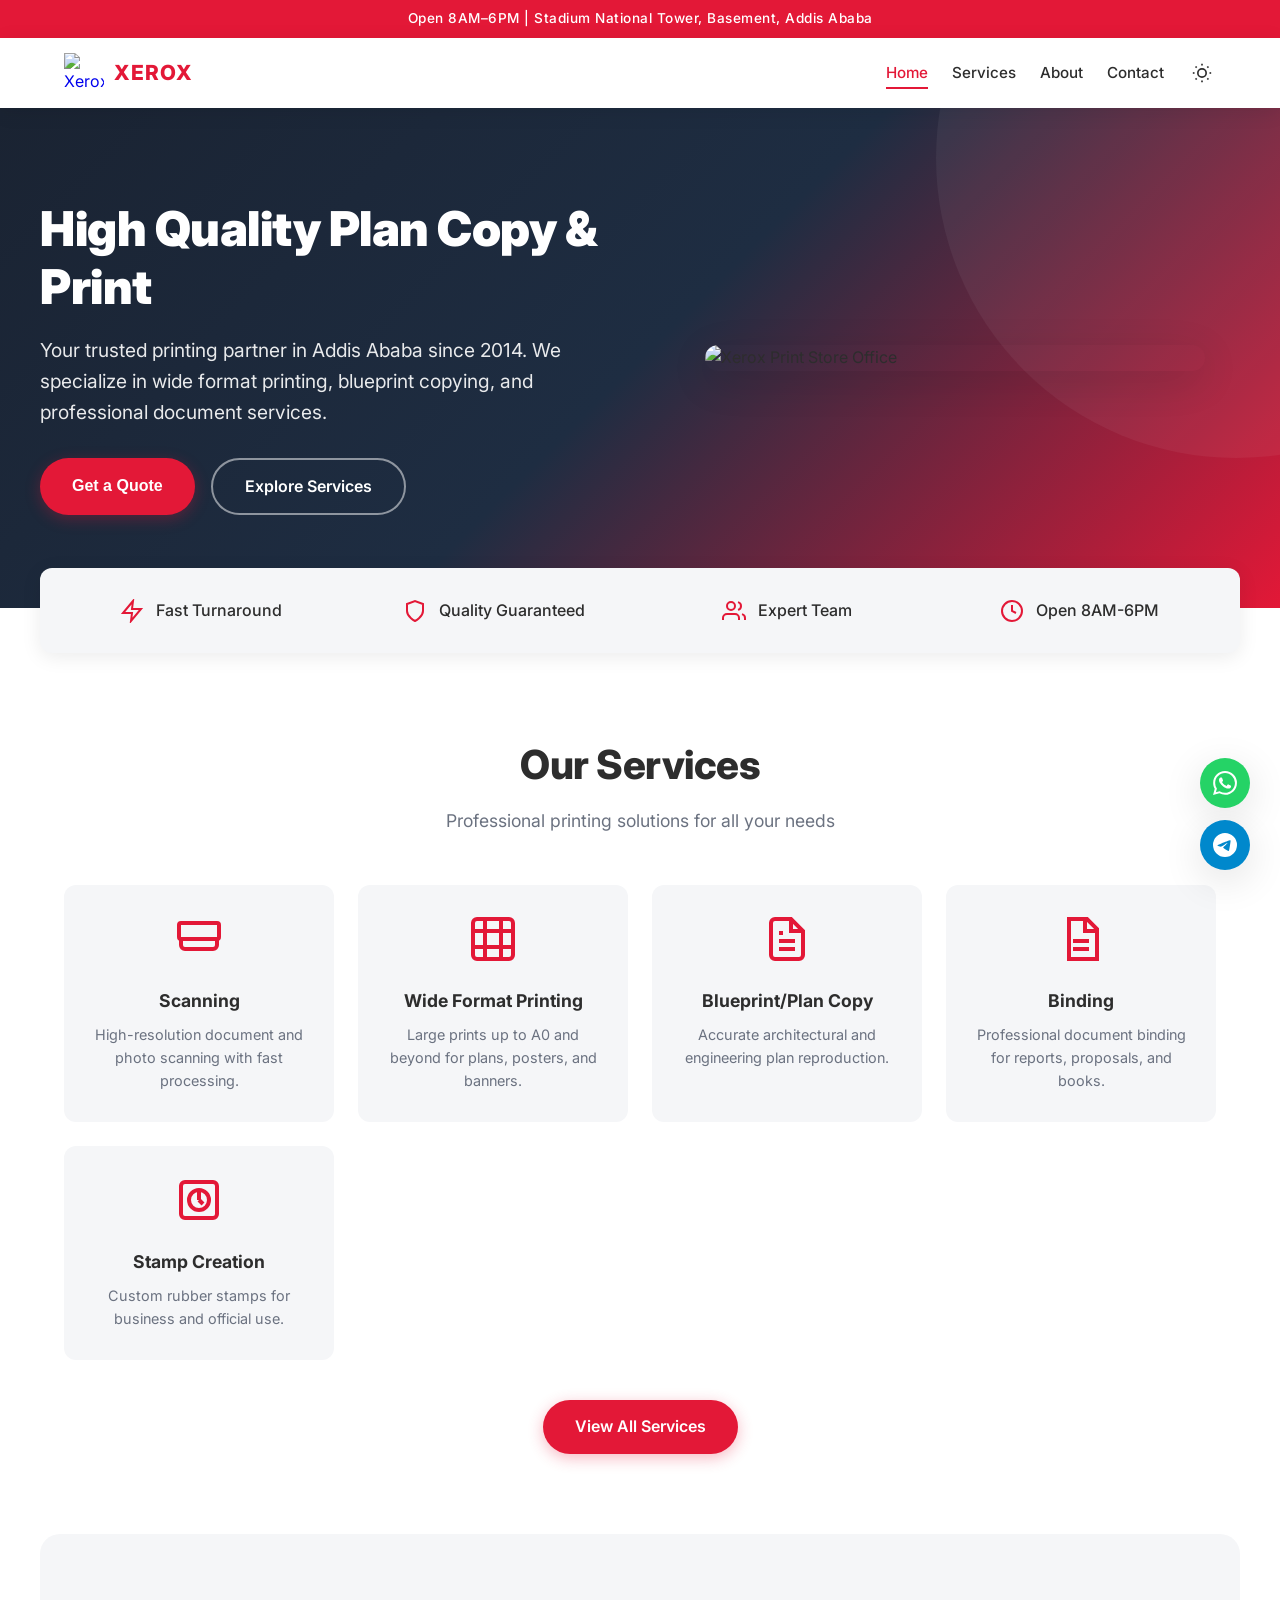
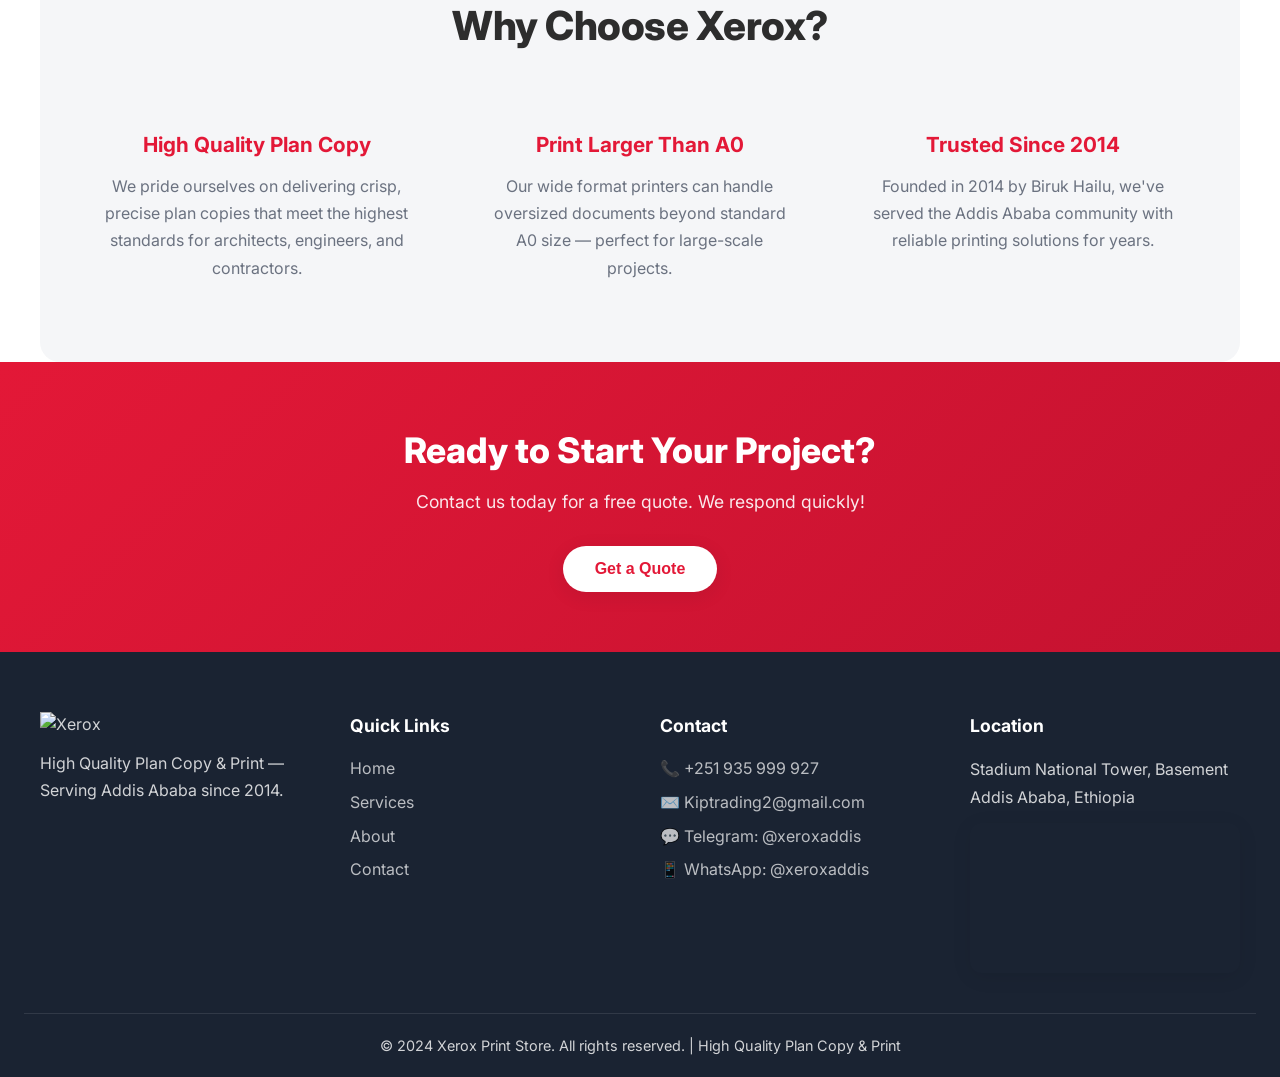
==== index.html @ 67dfc4d9 "Add files via upload" ====
<!-- index.html -->
<!DOCTYPE html>
<html lang="en">
<head>
    <meta charset="UTF-8">
    <meta name="viewport" content="width=device-width, initial-scale=1.0">
    <title>Xerox — High Quality Plan Copy & Print</title>
    <link rel="icon" type="image/png" href="https://i.ibb.co/DD2WDBGJ/CITYPNG-COM-HD-Xerox-Logo-Transparent-Background-4000x4000.png">
    <meta name="description" content="Xerox Print Store - High Quality Plan Copy, Printing, Scanning, Wide Format, Blueprint Printing, Binding & Stamp Creation in Addis Ababa, Ethiopia">
    <link rel="stylesheet" href="css/style.css">
    <link rel="preconnect" href="https://fonts.googleapis.com">
    <link href="https://fonts.googleapis.com/css2?family=Inter:wght@300;400;500;600;700;800;900&display=swap" rel="stylesheet">
</head>
<body>
    <!-- Preloader -->
    <div id="preloader">
        <img src="https://i.ibb.co/DD2WDBGJ/CITYPNG-COM-HD-Xerox-Logo-Transparent-Background-4000x4000.png" alt="Xerox Logo" class="preloader-logo">
        <div class="preloader-spinner"></div>
    </div>

    <!-- Announcement Bar -->
    <div class="announcement-bar">
        <p>Open 8AM–6PM | Stadium National Tower, Basement, Addis Ababa</p>
    </div>

    <!-- Header -->
    <header class="header">
        <nav class="nav-container">
            <a href="index.html" class="logo-link">
                <img src="https://i.ibb.co/DD2WDBGJ/CITYPNG-COM-HD-Xerox-Logo-Transparent-Background-4000x4000.png" alt="Xerox Logo" class="nav-logo">
                <span class="logo-text">XEROX</span>
            </a>
            <div class="nav-menu" id="navMenu">
                <a href="index.html" class="nav-link active">Home</a>
                <a href="services.html" class="nav-link">Services</a>
                <a href="about.html" class="nav-link">About</a>
                <a href="contact.html" class="nav-link">Contact</a>
                <button class="theme-toggle" id="themeToggle" aria-label="Toggle theme">
                    <svg class="sun-icon" xmlns="http://www.w3.org/2000/svg" viewBox="0 0 24 24" fill="none" stroke="currentColor" stroke-width="2">
                        <circle cx="12" cy="12" r="5"/><line x1="12" y1="1" x2="12" y2="3"/><line x1="12" y1="21" x2="12" y2="23"/><line x1="4.22" y1="4.22" x2="5.64" y2="5.64"/><line x1="18.36" y1="18.36" x2="19.78" y2="19.78"/><line x1="1" y1="12" x2="3" y2="12"/><line x1="21" y1="12" x2="23" y2="12"/><line x1="4.22" y1="19.78" x2="5.64" y2="18.36"/><line x1="18.36" y1="5.64" x2="19.78" y2="4.22"/>
                    </svg>
                    <svg class="moon-icon" xmlns="http://www.w3.org/2000/svg" viewBox="0 0 24 24" fill="none" stroke="currentColor" stroke-width="2">
                        <path d="M21 12.79A9 9 0 1 1 11.21 3 7 7 0 0 0 21 12.79z"/>
                    </svg>
                </button>
                <button class="hamburger" id="hamburger" aria-label="Menu">
                    <span></span><span></span><span></span>
                </button>
            </div>
        </nav>
    </header>

    <!-- Hero Section -->
    <section class="hero">
        <div class="hero-content">
            <div class="hero-text">
                <h1 class="hero-title">High Quality Plan Copy & Print</h1>
                <p class="hero-subtitle">Your trusted printing partner in Addis Ababa since 2014. We specialize in wide format printing, blueprint copying, and professional document services.</p>
                <div class="hero-buttons">
                    <button class="btn btn-primary" onclick="openQuoteModal()">Get a Quote</button>
                    <a href="services.html" class="btn btn-secondary">Explore Services</a>
                </div>
            </div>
            <div class="hero-image">
                <img src="https://i.ibb.co/w57yMsv/1787726462531.png" alt="Xerox Print Store Office" class="office-img">
            </div>
        </div>
    </section>

    <!-- Features Strip -->
    <section class="features-strip">
        <div class="feature-item">
            <svg class="feature-icon" xmlns="http://www.w3.org/2000/svg" viewBox="0 0 24 24" fill="none" stroke="currentColor" stroke-width="2"><polygon points="13 2 3 14 12 14 11 22 21 10 12 10 13 2"/></svg>
            <span>Fast Turnaround</span>
        </div>
        <div class="feature-item">
            <svg class="feature-icon" xmlns="http://www.w3.org/2000/svg" viewBox="0 0 24 24" fill="none" stroke="currentColor" stroke-width="2"><path d="M12 22s8-4 8-10V5l-8-3-8 3v7c0 6 8 10 8 10z"/></svg>
            <span>Quality Guaranteed</span>
        </div>
        <div class="feature-item">
            <svg class="feature-icon" xmlns="http://www.w3.org/2000/svg" viewBox="0 0 24 24" fill="none" stroke="currentColor" stroke-width="2"><path d="M17 21v-2a4 4 0 0 0-4-4H5a4 4 0 0 0-4 4v2"/><circle cx="9" cy="7" r="4"/><path d="M23 21v-2a4 4 0 0 0-3-3.87"/><path d="M16 3.13a4 4 0 0 1 0 7.75"/></svg>
            <span>Expert Team</span>
        </div>
        <div class="feature-item">
            <svg class="feature-icon" xmlns="http://www.w3.org/2000/svg" viewBox="0 0 24 24" fill="none" stroke="currentColor" stroke-width="2"><circle cx="12" cy="12" r="10"/><polyline points="12 6 12 12 16 14"/></svg>
            <span>Open 8AM-6PM</span>
        </div>
    </section>

    <!-- Services Overview -->
    <section class="section">
        <div class="section-header">
            <h2 class="section-title">Our Services</h2>
            <p class="section-subtitle">Professional printing solutions for all your needs</p>
        </div>
        <div class="services-grid">
            <div class="service-card">
                <svg class="service-icon" xmlns="http://www.w3.org/2000/svg" viewBox="0 0 24 24" fill="none" stroke="currentColor" stroke-width="2"><path d="M21 12v3a2 2 0 0 1-2 2H5a2 2 0 0 1-2-2v-3"/><rect x="2" y="4" width="20" height="8" rx="1"/><line x1="6" y1="20" x2="6" y2="20.01"/></svg>
                <h3>Scanning</h3>
                <p>High-resolution document and photo scanning with fast processing.</p>
            </div>
            <div class="service-card">
                <svg class="service-icon" xmlns="http://www.w3.org/2000/svg" viewBox="0 0 24 24" fill="none" stroke="currentColor" stroke-width="2"><rect x="2" y="2" width="20" height="20" rx="2"/><path d="M8 2v20M16 2v20M2 8h20M2 16h20"/></svg>
                <h3>Wide Format Printing</h3>
                <p>Large prints up to A0 and beyond for plans, posters, and banners.</p>
            </div>
            <div class="service-card">
                <svg class="service-icon" xmlns="http://www.w3.org/2000/svg" viewBox="0 0 24 24" fill="none" stroke="currentColor" stroke-width="2"><path d="M14 2H6a2 2 0 0 0-2 2v16a2 2 0 0 0 2 2h12a2 2 0 0 0 2-2V8z"/><polyline points="14 2 14 8 20 8"/><line x1="16" y1="13" x2="8" y2="13"/><line x1="16" y1="17" x2="8" y2="17"/><polyline points="10 9 9 9 8 9"/></svg>
                <h3>Blueprint/Plan Copy</h3>
                <p>Accurate architectural and engineering plan reproduction.</p>
            </div>
            <div class="service-card">
                <svg class="service-icon" xmlns="http://www.w3.org/2000/svg" viewBox="0 0 24 24" fill="none" stroke="currentColor" stroke-width="2"><path d="M6 2h9l5 5v15H6z"/><path d="M14 2v6h6"/><path d="M8 13h8M8 17h8"/></svg>
                <h3>Binding</h3>
                <p>Professional document binding for reports, proposals, and books.</p>
            </div>
            <div class="service-card">
                <svg class="service-icon" xmlns="http://www.w3.org/2000/svg" viewBox="0 0 24 24" fill="none" stroke="currentColor" stroke-width="2"><rect x="3" y="3" width="18" height="18" rx="2"/><circle cx="12" cy="12" r="5"/><line x1="12" y1="7" x2="12" y2="12"/><line x1="12" y1="12" x2="14" y2="14"/></svg>
                <h3>Stamp Creation</h3>
                <p>Custom rubber stamps for business and official use.</p>
            </div>
        </div>
        <div class="section-cta">
            <a href="services.html" class="btn btn-primary">View All Services</a>
        </div>
    </section>

    <!-- Why Choose Us -->
    <section class="section why-section">
        <div class="section-header">
            <h2 class="section-title">Why Choose Xerox?</h2>
        </div>
        <div class="why-grid">
            <div class="why-card">
                <h3>High Quality Plan Copy</h3>
                <p>We pride ourselves on delivering crisp, precise plan copies that meet the highest standards for architects, engineers, and contractors.</p>
            </div>
            <div class="why-card">
                <h3>Print Larger Than A0</h3>
                <p>Our wide format printers can handle oversized documents beyond standard A0 size — perfect for large-scale projects.</p>
            </div>
            <div class="why-card">
                <h3>Trusted Since 2014</h3>
                <p>Founded in 2014 by Biruk Hailu, we've served the Addis Ababa community with reliable printing solutions for years.</p>
            </div>
        </div>
    </section>

    <!-- CTA Section -->
    <section class="cta-section">
        <h2>Ready to Start Your Project?</h2>
        <p>Contact us today for a free quote. We respond quickly!</p>
        <button class="btn btn-light" onclick="openQuoteModal()">Get a Quote</button>
    </section>

    <!-- Footer -->
    <footer class="footer">
        <div class="footer-grid">
            <div class="footer-col">
                <img src="https://i.ibb.co/DD2WDBGJ/CITYPNG-COM-HD-Xerox-Logo-Transparent-Background-4000x4000.png" alt="Xerox" class="footer-logo">
                <p>High Quality Plan Copy & Print — Serving Addis Ababa since 2014.</p>
            </div>
            <div class="footer-col">
                <h4>Quick Links</h4>
                <a href="index.html">Home</a>
                <a href="services.html">Services</a>
                <a href="about.html">About</a>
                <a href="contact.html">Contact</a>
            </div>
            <div class="footer-col">
                <h4>Contact</h4>
                <a href="tel:+251935999927">📞 +251 935 999 927</a>
                <a href="mailto:Kiptrading2@gmail.com">✉️ Kiptrading2@gmail.com</a>
                <a href="https://t.me/xeroxaddis" target="_blank">💬 Telegram: @xeroxaddis</a>
                <a href="https://wa.me/xeroxaddis" target="_blank">📱 WhatsApp: @xeroxaddis</a>
            </div>
            <div class="footer-col">
                <h4>Location</h4>
                <p>Stadium National Tower, Basement<br>Addis Ababa, Ethiopia</p>
                <div class="mini-map">
                    <iframe src="https://www.google.com/maps?q=2Q73%2BXG+Addis+Ababa&output=embed" loading="lazy" title="Xerox Location Map"></iframe>
                </div>
            </div>
        </div>
        <div class="footer-bottom">
            <p>&copy; 2024 Xerox Print Store. All rights reserved. | High Quality Plan Copy & Print</p>
        </div>
    </footer>

    <!-- Floating Buttons -->
    <div class="floating-buttons">
        <a href="https://wa.me/xeroxaddis" target="_blank" class="floating-btn whatsapp" aria-label="WhatsApp">
            <svg xmlns="http://www.w3.org/2000/svg" viewBox="0 0 24 24" fill="currentColor"><path d="M17.472 14.382c-.297-.149-1.758-.867-2.03-.967-.273-.099-.471-.148-.67.15-.197.297-.767.966-.94 1.164-.173.199-.347.223-.644.075-.297-.15-1.255-.463-2.39-1.475-.883-.788-1.48-1.761-1.653-2.059-.173-.297-.018-.458.13-.606.134-.133.298-.347.446-.52.149-.174.198-.298.298-.497.099-.198.05-.371-.025-.52-.075-.149-.669-1.612-.916-2.207-.242-.579-.487-.5-.669-.51-.173-.008-.371-.01-.57-.01-.198 0-.52.074-.792.372-.272.297-1.04 1.016-1.04 2.479 0 1.462 1.065 2.875 1.213 3.074.149.198 2.096 3.2 5.077 4.487.709.306 1.262.489 1.694.625.712.227 1.36.195 1.871.118.571-.085 1.758-.719 2.006-1.413.248-.694.248-1.289.173-1.413-.074-.124-.272-.198-.57-.347m-5.421 7.403h-.004a9.87 9.87 0 01-5.031-1.378l-.361-.214-3.741.982.998-3.648-.235-.374a9.86 9.86 0 01-1.51-5.26c.001-5.45 4.436-9.884 9.888-9.884 2.64 0 5.122 1.03 6.988 2.898a9.825 9.825 0 012.893 6.994c-.003 5.45-4.437 9.884-9.885 9.884m8.413-18.297A11.815 11.815 0 0012.05 0C5.495 0 .16 5.335.157 11.892c0 2.096.547 4.142 1.588 5.945L.057 24l6.305-1.654a11.882 11.882 0 005.683 1.448h.005c6.554 0 11.89-5.335 11.893-11.893a11.821 11.821 0 00-3.48-8.413z"/></svg>
        </a>
        <a href="https://t.me/xeroxaddis" target="_blank" class="floating-btn telegram" aria-label="Telegram">
            <svg xmlns="http://www.w3.org/2000/svg" viewBox="0 0 24 24" fill="currentColor"><path d="M11.944 0A12 12 0 000 12a12 12 0 0012 12 12 12 0 0012-12A12 12 0 0012 0a12 12 0 00-.056 0zm4.962 7.224c.1-.002.321.023.465.14a.506.506 0 01.171.325c.016.093.036.306.02.472-.18 1.898-.962 6.502-1.36 8.627-.168.9-.499 1.201-.82 1.23-.696.065-1.225-.46-1.9-.902-1.056-.693-1.653-1.124-2.678-1.8-1.185-.78-.417-1.21.258-1.91.177-.184 3.247-2.977 3.307-3.23.007-.032.014-.15-.056-.212s-.174-.041-.249-.024c-.106.024-1.793 1.14-5.061 3.345-.48.33-.913.49-1.302.48-.428-.008-1.252-.241-1.865-.44-.752-.245-1.349-.374-1.297-.789.027-.216.325-.437.893-.663 3.498-1.524 5.83-2.529 6.998-3.014 3.332-1.386 4.025-1.627 4.476-1.635z"/></svg>
        </a>
    </div>

    <!-- Back to Top -->
    <button class="back-to-top" id="backToTop" aria-label="Back to top">
        <svg xmlns="http://www.w3.org/2000/svg" viewBox="0 0 24 24" fill="none" stroke="currentColor" stroke-width="2"><polyline points="18 15 12 9 6 15"/></svg>
    </button>

    <!-- Quote Modal -->
    <div class="modal-overlay" id="quoteModal">
        <div class="modal">
            <button class="modal-close" onclick="closeQuoteModal()">&times;</button>
            <h3>Get a Quote</h3>
            <p>Choose how you'd like to contact us:</p>
            <div class="modal-buttons">
                <a href="https://t.me/xeroxaddis" target="_blank" class="btn-modal telegram-btn">
                    <svg xmlns="http://www.w3.org/2000/svg" viewBox="0 0 24 24" fill="currentColor"><path d="M11.944 0A12 12 0 000 12a12 12 0 0012 12 12 12 0 0012-12A12 12 0 0012 0a12 12 0 00-.056 0zm4.962 7.224c.1-.002.321.023.465.14a.506.506 0 01.171.325c.016.093.036.306.02.472-.18 1.898-.962 6.502-1.36 8.627-.168.9-.499 1.201-.82 1.23-.696.065-1.225-.46-1.9-.902-1.056-.693-1.653-1.124-2.678-1.8-1.185-.78-.417-1.21.258-1.91.177-.184 3.247-2.977 3.307-3.23.007-.032.014-.15-.056-.212s-.174-.041-.249-.024c-.106.024-1.793 1.14-5.061 3.345-.48.33-.913.49-1.302.48-.428-.008-1.252-.241-1.865-.44-.752-.245-1.349-.374-1.297-.789.027-.216.325-.437.893-.663 3.498-1.524 5.83-2.529 6.998-3.014 3.332-1.386 4.025-1.627 4.476-1.635z"/></svg>
                    Telegram
                </a>
                <a href="https://wa.me/xeroxaddis" target="_blank" class="btn-modal whatsapp-btn">
                    <svg xmlns="http://www.w3.org/2000/svg" viewBox="0 0 24 24" fill="currentColor"><path d="M17.472 14.382c-.297-.149-1.758-.867-2.03-.967-.273-.099-.471-.148-.67.15-.197.297-.767.966-.94 1.164-.173.199-.347.223-.644.075-.297-.15-1.255-.463-2.39-1.475-.883-.788-1.48-1.761-1.653-2.059-.173-.297-.018-.458.13-.606.134-.133.298-.347.446-.52.149-.174.198-.298.298-.497.099-.198.05-.371-.025-.52-.075-.149-.669-1.612-.916-2.207-.242-.579-.487-.5-.669-.51-.173-.008-.371-.01-.57-.01-.198 0-.52.074-.792.372-.272.297-1.04 1.016-1.04 2.479 0 1.462 1.065 2.875 1.213 3.074.149.198 2.096 3.2 5.077 4.487.709.306 1.262.489 1.694.625.712.227 1.36.195 1.871.118.571-.085 1.758-.719 2.006-1.413.248-.694.248-1.289.173-1.413-.074-.124-.272-.198-.57-.347m-5.421 7.403h-.004a9.87 9.87 0 01-5.031-1.378l-.361-.214-3.741.982.998-3.648-.235-.374a9.86 9.86 0 01-1.51-5.26c.001-5.45 4.436-9.884 9.888-9.884 2.64 0 5.122 1.03 6.988 2.898a9.825 9.825 0 012.893 6.994c-.003 5.45-4.437 9.884-9.885 9.884m8.413-18.297A11.815 11.815 0 0012.05 0C5.495 0 .16 5.335.157 11.892c0 2.096.547 4.142 1.588 5.945L.057 24l6.305-1.654a11.882 11.882 0 005.683 1.448h.005c6.554 0 11.89-5.335 11.893-11.893a11.821 11.821 0 00-3.48-8.413z"/></svg>
                    WhatsApp
                </a>
            </div>
        </div>
    </div>

    <script src="js/script.js"></script>
</body>
</html>
---- css/style.css ----
/* css/style.css */
:root {
    --primary: #1a2332;
    --accent: #e31837;
    --white: #ffffff;
    --light-bg: #f5f6f8;
    --text: #2d2d2d;
    --text-light: #6b7280;
    --shadow: 0 4px 20px rgba(0, 0, 0, 0.08);
    --shadow-lg: 0 10px 40px rgba(0, 0, 0, 0.12);
    --transition: all 0.3s cubic-bezier(0.4, 0, 0.2, 1);
    --border-radius: 12px;
    --border-radius-lg: 20px;
}

[data-theme="dark"] {
    --primary: #0d1117;
    --accent: #ff4757;
    --white: #161b22;
    --light-bg: #1c2128;
    --text: #e6e6e6;
    --text-light: #8b949e;
    --shadow: 0 4px 20px rgba(0, 0, 0, 0.3);
    --shadow-lg: 0 10px 40px rgba(0, 0, 0, 0.4);
}

* {
    margin: 0;
    padding: 0;
    box-sizing: border-box;
}

html {
    scroll-behavior: smooth;
}

body {
    font-family: 'Inter', -apple-system, BlinkMacSystemFont, 'Segoe UI', sans-serif;
    background-color: var(--white);
    color: var(--text);
    line-height: 1.6;
    transition: var(--transition);
    overflow-x: hidden;
}

/* Preloader */
#preloader {
    position: fixed;
    top: 0;
    left: 0;
    width: 100%;
    height: 100%;
    background: var(--primary);
    display: flex;
    flex-direction: column;
    align-items: center;
    justify-content: center;
    z-index: 9999;
    transition: opacity 0.5s ease, visibility 0.5s ease;
}

#preloader.hidden {
    opacity: 0;
    visibility: hidden;
    pointer-events: none;
}

.preloader-logo {
    width: 120px;
    height: 120px;
    object-fit: contain;
    animation: pulse 1.5s ease-in-out infinite;
    margin-bottom: 20px;
}

.preloader-spinner {
    width: 40px;
    height: 40px;
    border: 3px solid rgba(255, 255, 255, 0.3);
    border-top-color: var(--accent);
    border-radius: 50%;
    animation: spin 0.8s linear infinite;
}

@keyframes pulse {
    0%, 100% { transform: scale(1); }
    50% { transform: scale(1.1); }
}

@keyframes spin {
    to { transform: rotate(360deg); }
}

/* Announcement Bar */
.announcement-bar {
    background: var(--accent);
    color: var(--white);
    text-align: center;
    padding: 8px 16px;
    font-size: 0.85rem;
    font-weight: 500;
    letter-spacing: 0.5px;
}

/* Header */
.header {
    background: var(--white);
    box-shadow: var(--shadow);
    position: sticky;
    top: 0;
    z-index: 100;
    transition: var(--transition);
}

.nav-container {
    max-width: 1200px;
    margin: 0 auto;
    padding: 0 24px;
    display: flex;
    align-items: center;
    justify-content: space-between;
    height: 70px;
}

.logo-link {
    display: flex;
    align-items: center;
    gap: 10px;
    text-decoration: none;
}

.nav-logo {
    width: 40px;
    height: 40px;
    object-fit: contain;
}

.logo-text {
    font-weight: 800;
    font-size: 1.3rem;
    color: var(--accent);
    letter-spacing: 1px;
}

.nav-menu {
    display: flex;
    align-items: center;
    gap: 24px;
}

.nav-link {
    text-decoration: none;
    color: var(--text);
    font-weight: 500;
    font-size: 0.95rem;
    transition: var(--transition);
    position: relative;
    padding: 4px 0;
}

.nav-link::after {
    content: '';
    position: absolute;
    bottom: 0;
    left: 0;
    width: 0;
    height: 2px;
    background: var(--accent);
    transition: var(--transition);
}

.nav-link:hover::after,
.nav-link.active::after {
    width: 100%;
}

.nav-link:hover,
.nav-link.active {
    color: var(--accent);
}

.theme-toggle {
    background: none;
    border: none;
    cursor: pointer;
    color: var(--text);
    padding: 4px;
    display: flex;
    align-items: center;
    transition: var(--transition);
}

.theme-toggle:hover {
    color: var(--accent);
    transform: rotate(20deg);
}

.theme-toggle svg {
    width: 20px;
    height: 20px;
}

.moon-icon {
    display: none;
}

[data-theme="dark"] .sun-icon {
    display: none;
}

[data-theme="dark"] .moon-icon {
    display: block;
}

.hamburger {
    display: none;
    flex-direction: column;
    gap: 4px;
    background: none;
    border: none;
    cursor: pointer;
    padding: 4px;
}

.hamburger span {
    width: 24px;
    height: 2px;
    background: var(--text);
    transition: var(--transition);
    border-radius: 2px;
}

/* Hero Section */
.hero {
    padding: 80px 24px;
    background: linear-gradient(135deg, var(--primary) 0%, #1e2d42 50%, var(--accent) 100%);
    position: relative;
    overflow: hidden;
    min-height: 500px;
    display: flex;
    align-items: center;
}

.hero::before {
    content: '';
    position: absolute;
    top: -50%;
    right: -20%;
    width: 600px;
    height: 600px;
    background: rgba(255, 255, 255, 0.05);
    border-radius: 50%;
    animation: float 6s ease-in-out infinite;
}

@keyframes float {
    0%, 100% { transform: translateY(0); }
    50% { transform: translateY(-30px); }
}

.hero-content {
    max-width: 1200px;
    margin: 0 auto;
    display: grid;
    grid-template-columns: 1fr 1fr;
    gap: 60px;
    align-items: center;
    position: relative;
    z-index: 1;
}

.hero-title {
    font-size: 3rem;
    font-weight: 900;
    color: var(--white);
    line-height: 1.2;
    margin-bottom: 20px;
    letter-spacing: -0.5px;
}

.hero-subtitle {
    font-size: 1.2rem;
    color: rgba(255, 255, 255, 0.9);
    margin-bottom: 30px;
    line-height: 1.6;
}

.hero-buttons {
    display: flex;
    gap: 16px;
    flex-wrap: wrap;
}

.hero-image {
    display: flex;
    justify-content: center;
    align-items: center;
}

.office-img {
    width: 100%;
    max-width: 500px;
    border-radius: var(--border-radius-lg);
    box-shadow: var(--shadow-lg);
    transition: var(--transition);
    animation: fadeInUp 1s ease;
}

@keyframes fadeInUp {
    from {
        opacity: 0;
        transform: translateY(30px);
    }
    to {
        opacity: 1;
        transform: translateY(0);
    }
}

/* Buttons */
.btn {
    display: inline-block;
    padding: 14px 32px;
    border-radius: 50px;
    font-weight: 600;
    font-size: 1rem;
    cursor: pointer;
    transition: var(--transition);
    border: none;
    text-decoration: none;
    text-align: center;
}

.btn-primary {
    background: var(--accent);
    color: var(--white);
    box-shadow: 0 4px 15px rgba(227, 24, 55, 0.3);
}

.btn-primary:hover {
    background: #c41230;
    transform: translateY(-2px);
    box-shadow: 0 8px 25px rgba(227, 24, 55, 0.4);
}

.btn-secondary {
    background: transparent;
    color: var(--white);
    border: 2px solid rgba(255, 255, 255, 0.5);
}

.btn-secondary:hover {
    background: rgba(255, 255, 255, 0.1);
    border-color: var(--white);
    transform: translateY(-2px);
}

.btn-light {
    background: var(--white);
    color: var(--accent);
    box-shadow: var(--shadow);
}

.btn-light:hover {
    transform: translateY(-2px);
    box-shadow: var(--shadow-lg);
}

.btn-sm {
    padding: 10px 20px;
    font-size: 0.9rem;
}

.btn-full {
    width: 100%;
}

/* Features Strip */
.features-strip {
    background: var(--light-bg);
    padding: 30px 24px;
    display: grid;
    grid-template-columns: repeat(4, 1fr);
    gap: 20px;
    max-width: 1200px;
    margin: -40px auto 0;
    position: relative;
    z-index: 10;
    border-radius: var(--border-radius);
    box-shadow: var(--shadow);
}

.feature-item {
    display: flex;
    align-items: center;
    gap: 12px;
    justify-content: center;
    color: var(--text);
    font-weight: 500;
}

.feature-icon {
    width: 24px;
    height: 24px;
    color: var(--accent);
}

/* Sections */
.section {
    padding: 80px 24px;
    max-width: 1200px;
    margin: 0 auto;
}

.section-header {
    text-align: center;
    margin-bottom: 50px;
}

.section-title {
    font-size: 2.5rem;
    font-weight: 800;
    margin-bottom: 10px;
    letter-spacing: -0.5px;
}

.section-subtitle {
    color: var(--text-light);
    font-size: 1.1rem;
}

/* Services Grid */
.services-grid {
    display: grid;
    grid-template-columns: repeat(auto-fit, minmax(220px, 1fr));
    gap: 24px;
    margin-bottom: 40px;
}

.service-card {
    background: var(--light-bg);
    padding: 30px 24px;
    border-radius: var(--border-radius);
    text-align: center;
    transition: var(--transition);
    cursor: default;
}

.service-card:hover {
    transform: translateY(-5px);
    box-shadow: var(--shadow-lg);
}

.service-icon {
    width: 48px;
    height: 48px;
    color: var(--accent);
    margin-bottom: 16px;
}

.service-card h3 {
    font-size: 1.1rem;
    font-weight: 700;
    margin-bottom: 8px;
}

.service-card p {
    font-size: 0.9rem;
    color: var(--text-light);
}

.section-cta {
    text-align: center;
}

/* Why Section */
.why-section {
    background: var(--light-bg);
    border-radius: var(--border-radius-lg);
    padding: 60px 40px;
}

.why-grid {
    display: grid;
    grid-template-columns: repeat(auto-fit, minmax(250px, 1fr));
    gap: 30px;
}

.why-card {
    text-align: center;
    padding: 20px;
}

.why-card h3 {
    color: var(--accent);
    font-size: 1.3rem;
    margin-bottom: 12px;
    font-weight: 700;
}

.why-card p {
    color: var(--text-light);
    line-height: 1.7;
}

/* CTA Section */
.cta-section {
    background: linear-gradient(135deg, var(--accent) 0%, #c41230 100%);
    padding: 60px 24px;
    text-align: center;
    color: var(--white);
}

.cta-section h2 {
    font-size: 2.2rem;
    font-weight: 800;
    margin-bottom: 10px;
}

.cta-section p {
    font-size: 1.1rem;
    margin-bottom: 30px;
    opacity: 0.9;
}

/* Footer */
.footer {
    background: var(--primary);
    color: rgba(255, 255, 255, 0.8);
    padding: 60px 24px 20px;
}

.footer-grid {
    max-width: 1200px;
    margin: 0 auto;
    display: grid;
    grid-template-columns: repeat(auto-fit, minmax(220px, 1fr));
    gap: 40px;
    margin-bottom: 40px;
}

.footer-logo {
    width: 60px;
    height: 60px;
    object-fit: contain;
    margin-bottom: 12px;
}

.footer-col h4 {
    color: var(--white);
    margin-bottom: 16px;
    font-size: 1.1rem;
}

.footer-col a {
    display: block;
    color: rgba(255, 255, 255, 0.7);
    text-decoration: none;
    margin-bottom: 8px;
    transition: var(--transition);
}

.footer-col a:hover {
    color: var(--accent);
    transform: translateX(3px);
}

.footer-col p {
    line-height: 1.7;
}

.mini-map {
    margin-top: 12px;
    border-radius: var(--border-radius);
    overflow: hidden;
    box-shadow: var(--shadow);
}

.mini-map iframe {
    width: 100%;
    height: 150px;
    border: 0;
    display: block;
}

.footer-bottom {
    text-align: center;
    padding-top: 20px;
    border-top: 1px solid rgba(255, 255, 255, 0.1);
    font-size: 0.9rem;
}

/* Floating Buttons */
.floating-buttons {
    position: fixed;
    bottom: 30px;
    right: 30px;
    display: flex;
    flex-direction: column;
    gap: 12px;
    z-index: 500;
}

.floating-btn {
    width: 50px;
    height: 50px;
    border-radius: 50%;
    display: flex;
    align-items: center;
    justify-content: center;
    box-shadow: var(--shadow-lg);
    transition: var(--transition);
}

.floating-btn:hover {
    transform: scale(1.1);
}

.floating-btn svg {
    width: 24px;
    height: 24px;
}

.floating-btn.whatsapp {
    background: #25d366;
    color: var(--white);
}

.floating-btn.telegram {
    background: #0088cc;
    color: var(--white);
}

/* Back to Top */
.back-to-top {
    position: fixed;
    bottom: 100px;
    right: 30px;
    width: 45px;
    height: 45px;
    border-radius: 50%;
    background: var(--accent);
    color: var(--white);
    border: none;
    cursor: pointer;
    display: none;
    align-items: center;
    justify-content: center;
    box-shadow: var(--shadow-lg);
    transition: var(--transition);
    z-index: 400;
}

.back-to-top.visible {
    display: flex;
}

.back-to-top:hover {
    transform: translateY(-3px);
    box-shadow: 0 12px 30px rgba(227, 24, 55, 0.4);
}

.back-to-top svg {
    width: 20px;
    height: 20px;
}

/* Modal */
.modal-overlay {
    position: fixed;
    top: 0;
    left: 0;
    width: 100%;
    height: 100%;
    background: rgba(0, 0, 0, 0.6);
    display: none;
    align-items: center;
    justify-content: center;
    z-index: 1000;
    backdrop-filter: blur(5px);
}

.modal-overlay.active {
    display: flex;
}

.modal {
    background: var(--white);
    padding: 40px;
    border-radius: var(--border-radius-lg);
    max-width: 420px;
    width: 90%;
    position: relative;
    box-shadow: var(--shadow-lg);
    animation: modalIn 0.3s ease;
}

@keyframes modalIn {
    from {
        opacity: 0;
        transform: scale(0.9);
    }
    to {
        opacity: 1;
        transform: scale(1);
    }
}

.modal-close {
    position: absolute;
    top: 15px;
    right: 20px;
    background: none;
    border: none;
    font-size: 1.8rem;
    cursor: pointer;
    color: var(--text);
    transition: var(--transition);
}

.modal-close:hover {
    color: var(--accent);
    transform: rotate(90deg);
}

.modal h3 {
    font-size: 1.5rem;
    font-weight: 800;
    margin-bottom: 8px;
}

.modal p {
    color: var(--text-light);
    margin-bottom: 24px;
}

.modal-buttons {
    display: flex;
    flex-direction: column;
    gap: 12px;
}

.btn-modal {
    display: flex;
    align-items: center;
    justify-content: center;
    gap: 10px;
    padding: 14px;
    border-radius: 50px;
    font-weight: 600;
    text-decoration: none;
    color: var(--white);
    transition: var(--transition);
}

.btn-modal:hover {
    transform: translateY(-2px);
    box-shadow: var(--shadow);
}

.btn-modal svg {
    width: 20px;
    height: 20px;
}

.telegram-btn {
    background: #0088cc;
}

.whatsapp-btn {
    background: #25d366;
}

/* Page Hero */
.page-hero {
    background: linear-gradient(135deg, var(--primary) 0%, #1e2d42 50%, var(--accent) 100%);
    padding: 60px 24px;
    text-align: center;
    color: var(--white);
}

.page-hero h1 {
    font-size: 2.5rem;
    font-weight: 900;
    margin-bottom: 8px;
}

.page-hero p {
    font-size: 1.1rem;
    opacity: 0.9;
}

/* Services Detail */
.services-detail-grid {
    display: grid;
    grid-template-columns: repeat(auto-fit, minmax(300px, 1fr));
    gap: 30px;
}

.service-detail-card {
    background: var(--light-bg);
    padding: 35px;
    border-radius: var(--border-radius-lg);
    transition: var(--transition);
}

.service-detail-card:hover {
    transform: translateY(-5px);
    box-shadow: var(--shadow-lg);
}

.service-detail-icon {
    width: 60px;
    height: 60px;
    color: var(--accent);
    margin-bottom: 20px;
}

.service-detail-icon svg {
    width: 100%;
    height: 100%;
}

.service-detail-card h2 {
    font-size: 1.4rem;
    margin-bottom: 12px;
    font-weight: 700;
}

.service-detail-card p {
    color: var(--text-light);
    margin-bottom: 16px;
    line-height: 1.7;
}

.service-detail-card ul {
    list-style: none;
    margin-bottom: 20px;
}

.service-detail-card ul li {
    padding-left: 20px;
    position: relative;
    margin-bottom: 8px;
    color: var(--text);
}

.service-detail-card ul li::before {
    content: '✓';
    position: absolute;
    left: 0;
    color: var(--accent);
    font-weight: 700;
}

/* About Section */
.about-grid {
    display: grid;
    grid-template-columns: 1fr 1fr;
    gap: 50px;
    align-items: center;
}

.about-image img {
    width: 100%;
    border-radius: var(--border-radius-lg);
    box-shadow: var(--shadow-lg);
}

.about-content h2 {
    font-size: 2rem;
    font-weight: 800;
    margin-bottom: 20px;
}

.about-content p {
    margin-bottom: 16px;
    line-height: 1.8;
    color: var(--text-light);
}

/* Stats */
.stats-section {
    background: var(--light-bg);
    border-radius: var(--border-radius-lg);
    padding: 50px 30px;
}

.stats-grid {
    display: grid;
    grid-template-columns: repeat(auto-fit, minmax(180px, 1fr));
    gap: 30px;
    text-align: center;
}

.stat-item h3 {
    font-size: 2.5rem;
    font-weight: 900;
    color: var(--accent);
    margin-bottom: 4px;
}

.stat-item p {
    color: var(--text-light);
    font-weight: 500;
}

/* Contact Section */
.contact-grid {
    display: grid;
    grid-template-columns: 1fr 1fr;
    gap: 50px;
}

.contact-info h2,
.contact-form-container h2 {
    font-size: 1.8rem;
    font-weight: 800;
    margin-bottom: 12px;
}

.contact-info > p,
.contact-form-container > p {
    color: var(--text-light);
    margin-bottom: 30px;
}

.contact-methods {
    display: flex;
    flex-direction: column;
    gap: 16px;
    margin-bottom: 30px;
}

.contact-method {
    display: flex;
    align-items: flex-start;
    gap: 16px;
    padding: 16px;
    background: var(--light-bg);
    border-radius: var(--border-radius);
    text-decoration: none;
    color: var(--text);
    transition: var(--transition);
}

.contact-method:hover {
    transform: translateX(5px);
    box-shadow: var(--shadow);
}

.contact-icon {
    font-size: 1.5rem;
    min-width: 40px;
    height: 40px;
    display: flex;
    align-items: center;
    justify-content: center;
    background: var(--accent);
    color: var(--white);
    border-radius: 50%;
}

.contact-method h4 {
    font-weight: 700;
    margin-bottom: 2px;
}

.contact-method p {
    color: var(--text-light);
    font-size: 0.9rem;
}

.business-hours {
    background: var(--accent);
    color: var(--white);
    padding: 20px;
    border-radius: var(--border-radius);
    text-align: center;
}

.business-hours h3 {
    margin-bottom: 8px;
    font-size: 1.2rem;
}

/* Quote Form */
.quote-form {
    background: var(--light-bg);
    padding: 30px;
    border-radius: var(--border-radius-lg);
}

.form-group {
    margin-bottom: 20px;
}

.form-group label {
    display: block;
    font-weight: 600;
    margin-bottom: 8px;
    font-size: 0.95rem;
}

.form-group input,
.form-group select,
.form-group textarea {
    width: 100%;
    padding: 12px 16px;
    border: 2px solid rgba(0, 0, 0, 0.1);
    border-radius: var(--border-radius);
    font-family: inherit;
    font-size: 1rem;
    background: var(--white);
    color: var(--text);
    transition: var(--transition);
}

.form-group input:focus,
.form-group select:focus,
.form-group textarea:focus {
    outline: none;
    border-color: var(--accent);
    box-shadow: 0 0 0 3px rgba(227, 24, 55, 0.1);
}

.form-group input[type="file"] {
    padding: 8px;
    cursor: pointer;
}

.contact-method-choice {
    display: flex;
    gap: 20px;
}

.radio-option {
    display: flex;
    align-items: center;
    gap: 8px;
    cursor: pointer;
}

.radio-option input[type="radio"] {
    width: auto;
    cursor: pointer;
}

.radio-option span {
    font-weight: 500;
}

/* Map Section */
.map-section {
    padding-top: 0;
}

.full-map {
    border-radius: var(--border-radius-lg);
    overflow: hidden;
    box-shadow: var(--shadow-lg);
    margin-bottom: 20px;
}

.full-map iframe {
    width: 100%;
    height: 400px;
    border: 0;
    display: block;
}

.map-actions {
    text-align: center;
}

/* Responsive */
@media (max-width: 1024px) {
    .hero-content {
        grid-template-columns: 1fr;
        text-align: center;
        gap: 40px;
    }
    
    .hero-buttons {
        justify-content: center;
    }
    
    .office-img {
        max-width: 400px;
    }
    
    .about-grid {
        grid-template-columns: 1fr;
    }
    
    .contact-grid {
        grid-template-columns: 1fr;
    }
}

@media (max-width: 768px) {
    .nav-menu {
        position: fixed;
        top: 70px;
        left: 0;
        width: 100%;
        background: var(--white);
        flex-direction: column;
        padding: 20px;
        gap: 16px;
        box-shadow: var(--shadow-lg);
        transform: translateY(-150%);
        transition: var(--transition);
    }
    
    .nav-menu.open {
        transform: translateY(0);
    }
    
    .hamburger {
        display: flex;
    }
    
    .hero-title {
        font-size: 2.2rem;
    }
    
    .hero-subtitle {
        font-size: 1rem;
    }
    
    .features-strip {
        grid-template-columns: repeat(2, 1fr);
        margin-top: -20px;
        padding: 20px;
    }
    
    .section {
        padding: 50px 16px;
    }
    
    .section-title {
        font-size: 2rem;
    }
    
    .services-grid {
        grid-template-columns: 1fr;
    }
    
    .why-section {
        padding: 40px 20px;
    }
    
    .stats-grid {
        grid-template-columns: repeat(2, 1fr);
    }
    
    .footer-grid {
        grid-template-columns: 1fr;
        gap: 24px;
    }
    
    .floating-buttons {
        bottom: 20px;
        right: 16px;
    }
    
    .back-to-top {
        bottom: 80px;
        right: 16px;
    }
    
    .page-hero h1 {
        font-size: 2rem;
    }
}

@media (max-width: 480px) {
    .features-strip {
        grid-template-columns: 1fr;
    }
    
    .hero-buttons {
        flex-direction: column;
        gap: 12px;
    }
    
    .btn {
        width: 100%;
    }
    
    .stats-grid {
        grid-template-columns: 1fr;
    }
    
    .contact-method-choice {
        flex-direction: column;
        gap: 12px;
    }
}
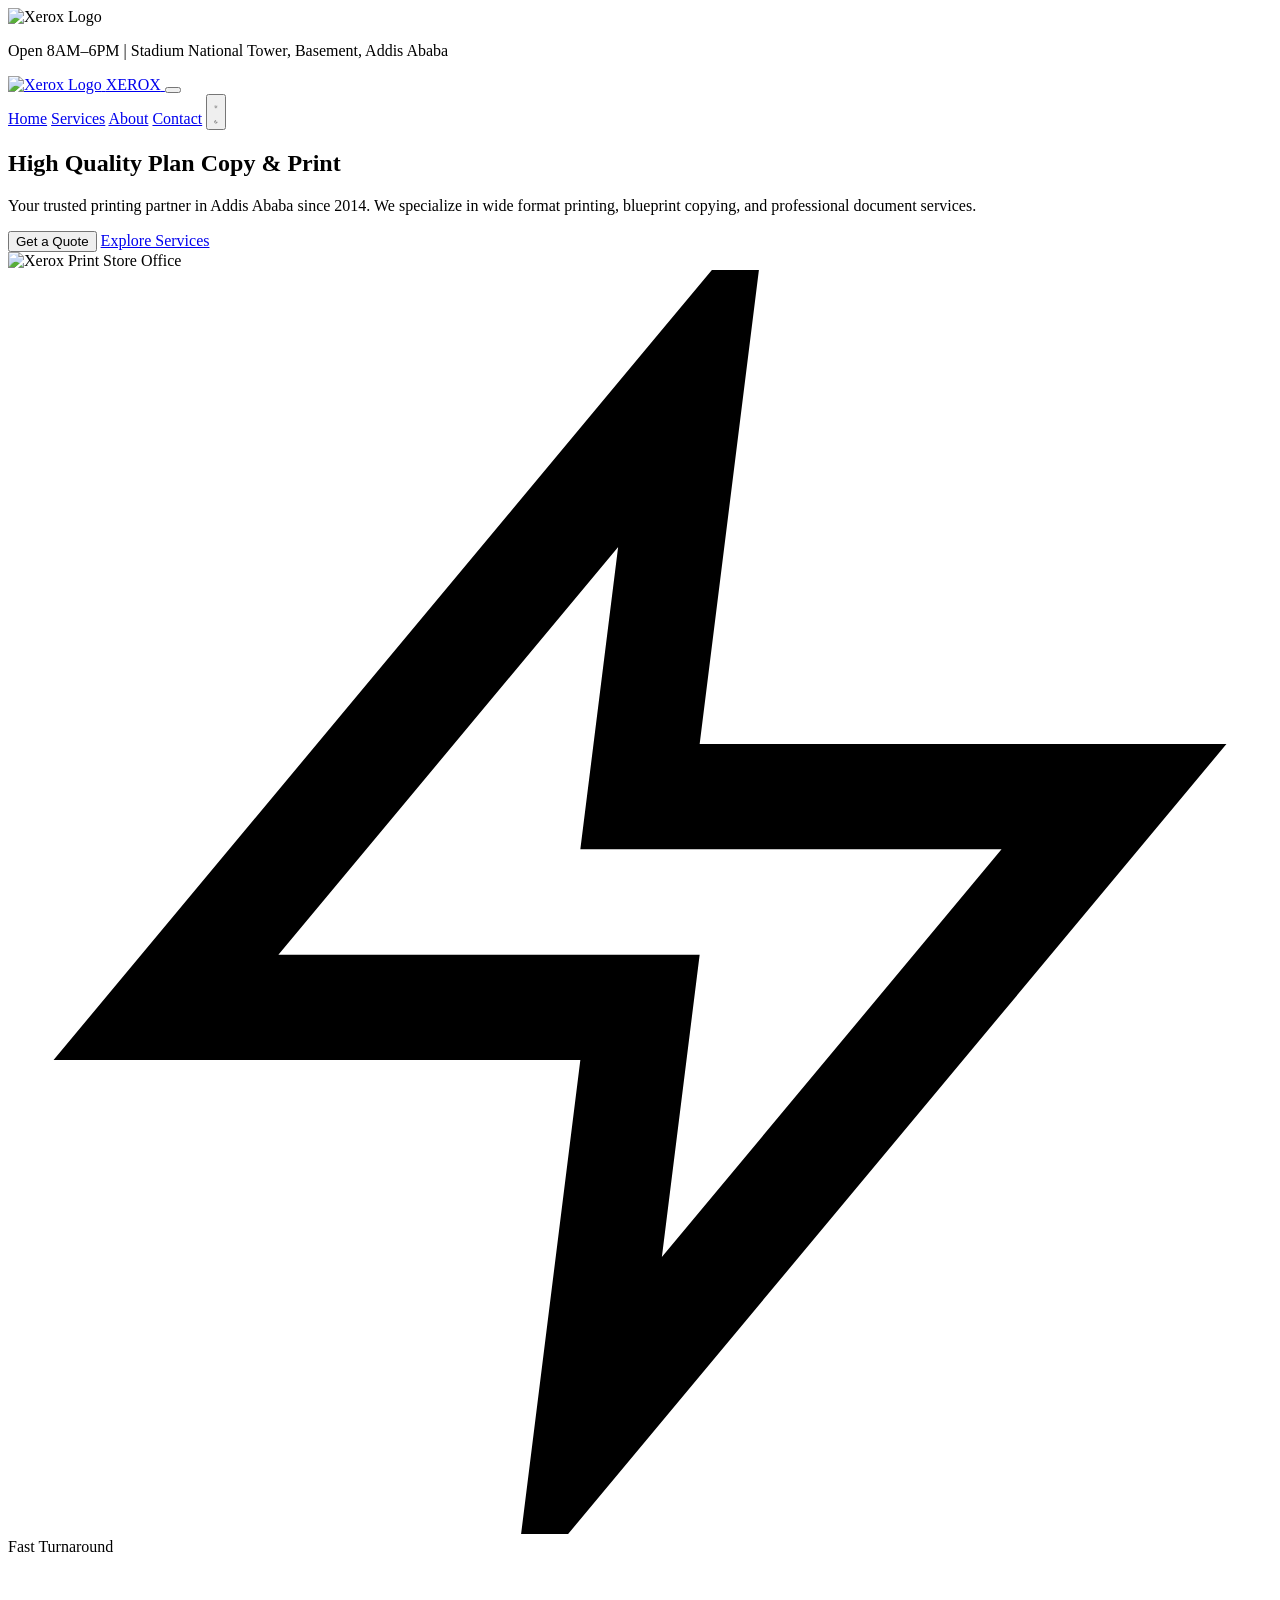
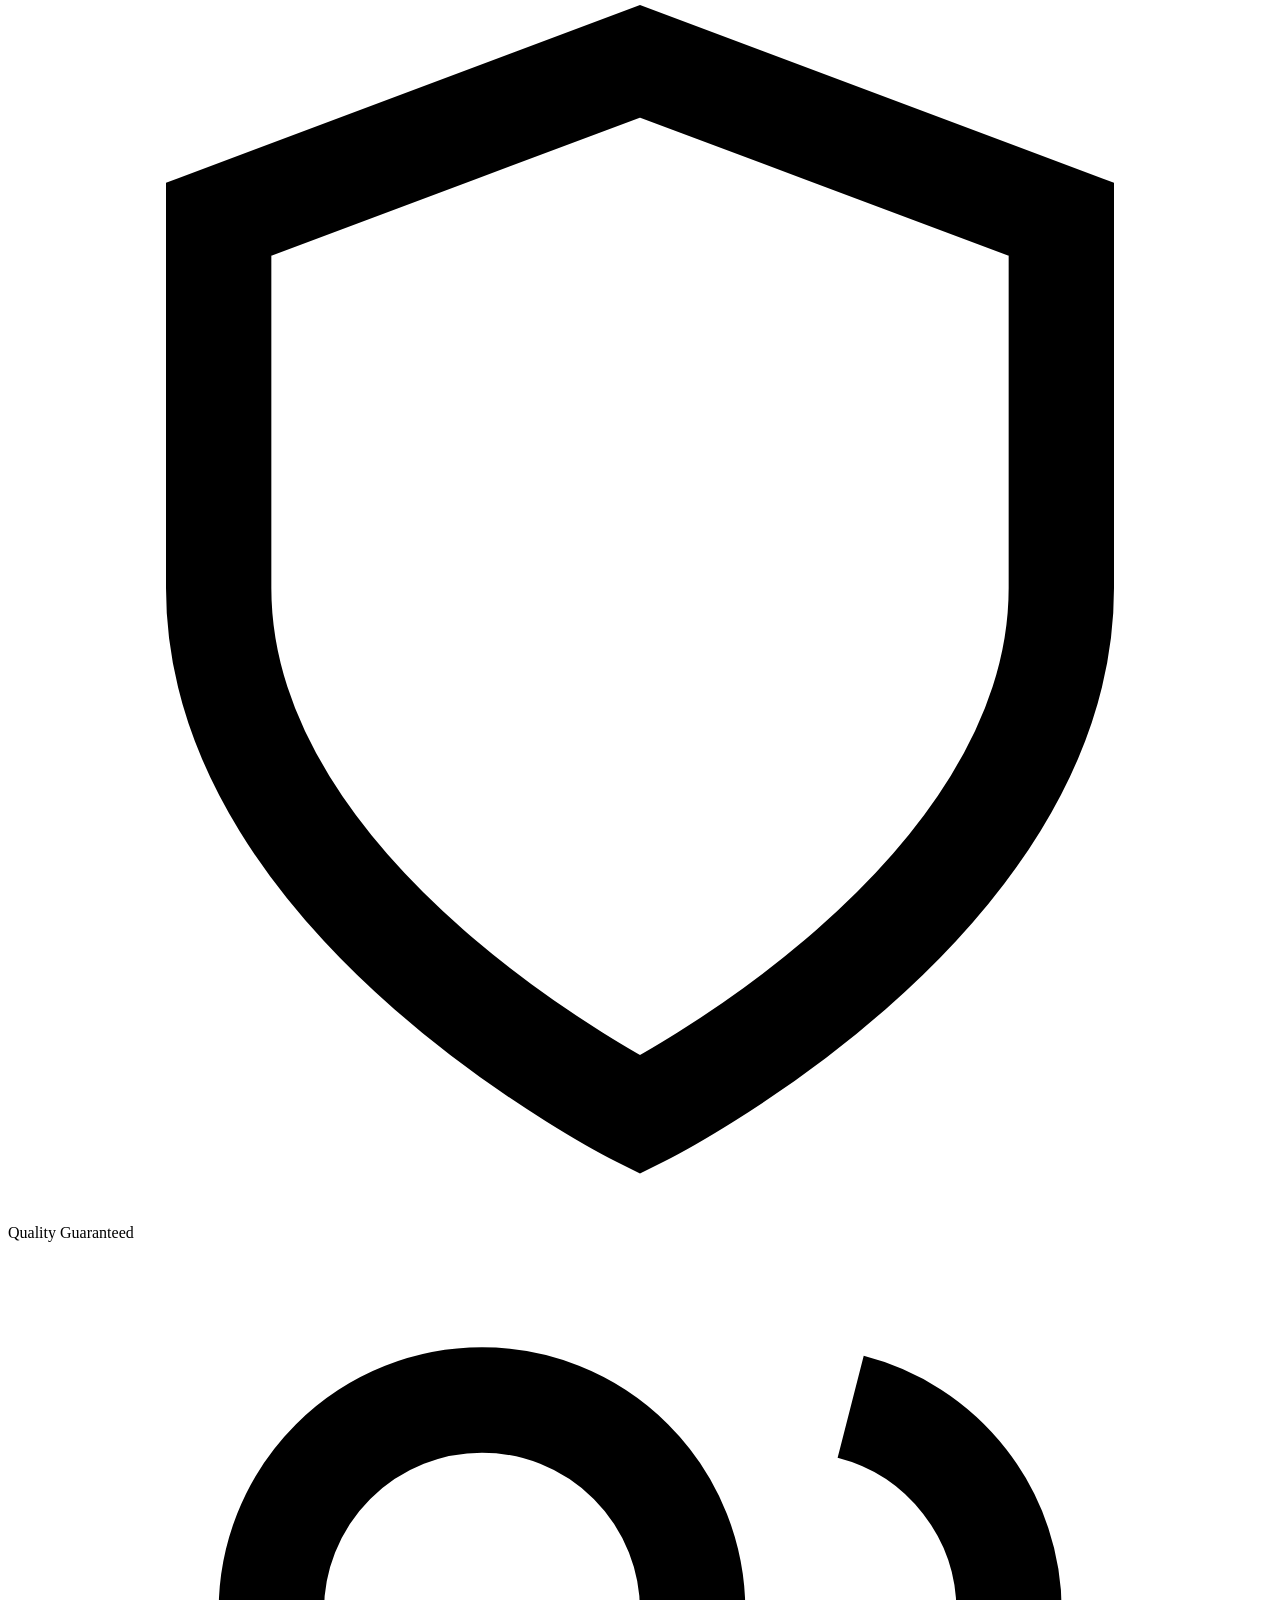
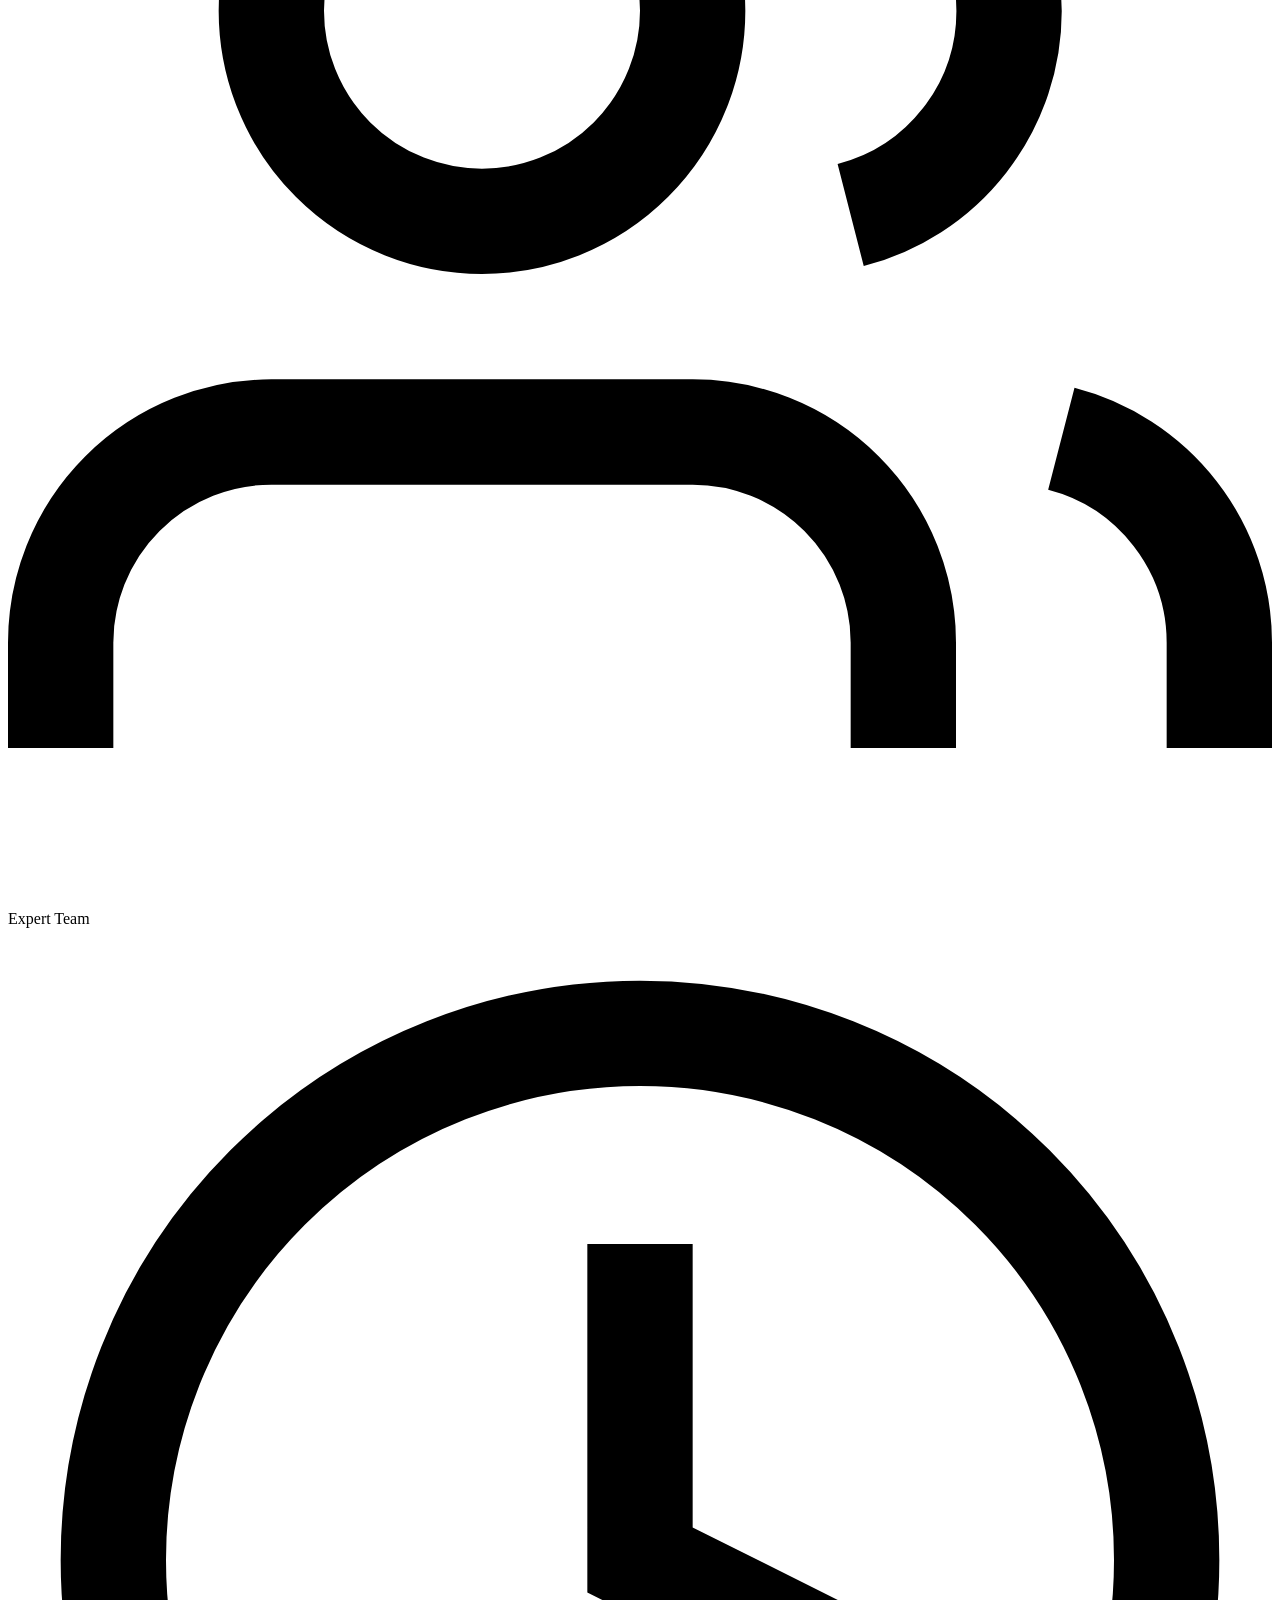
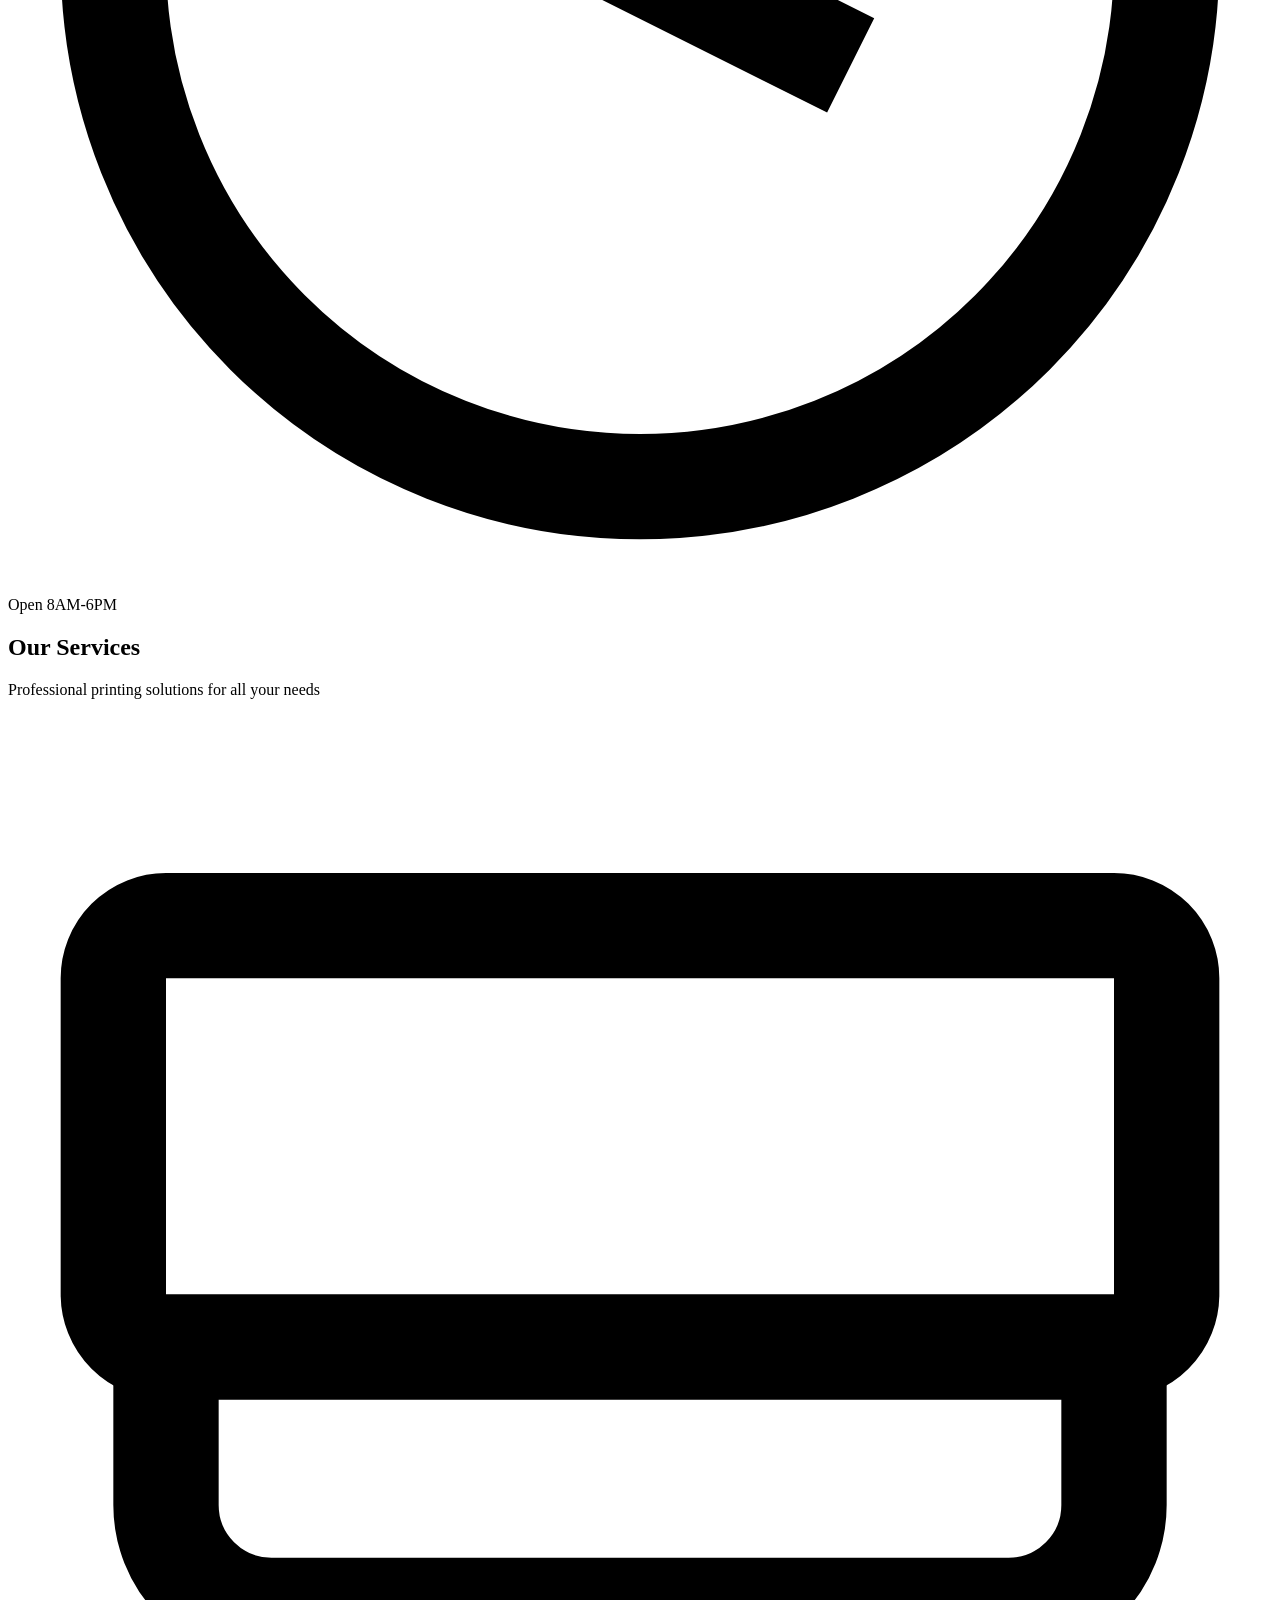
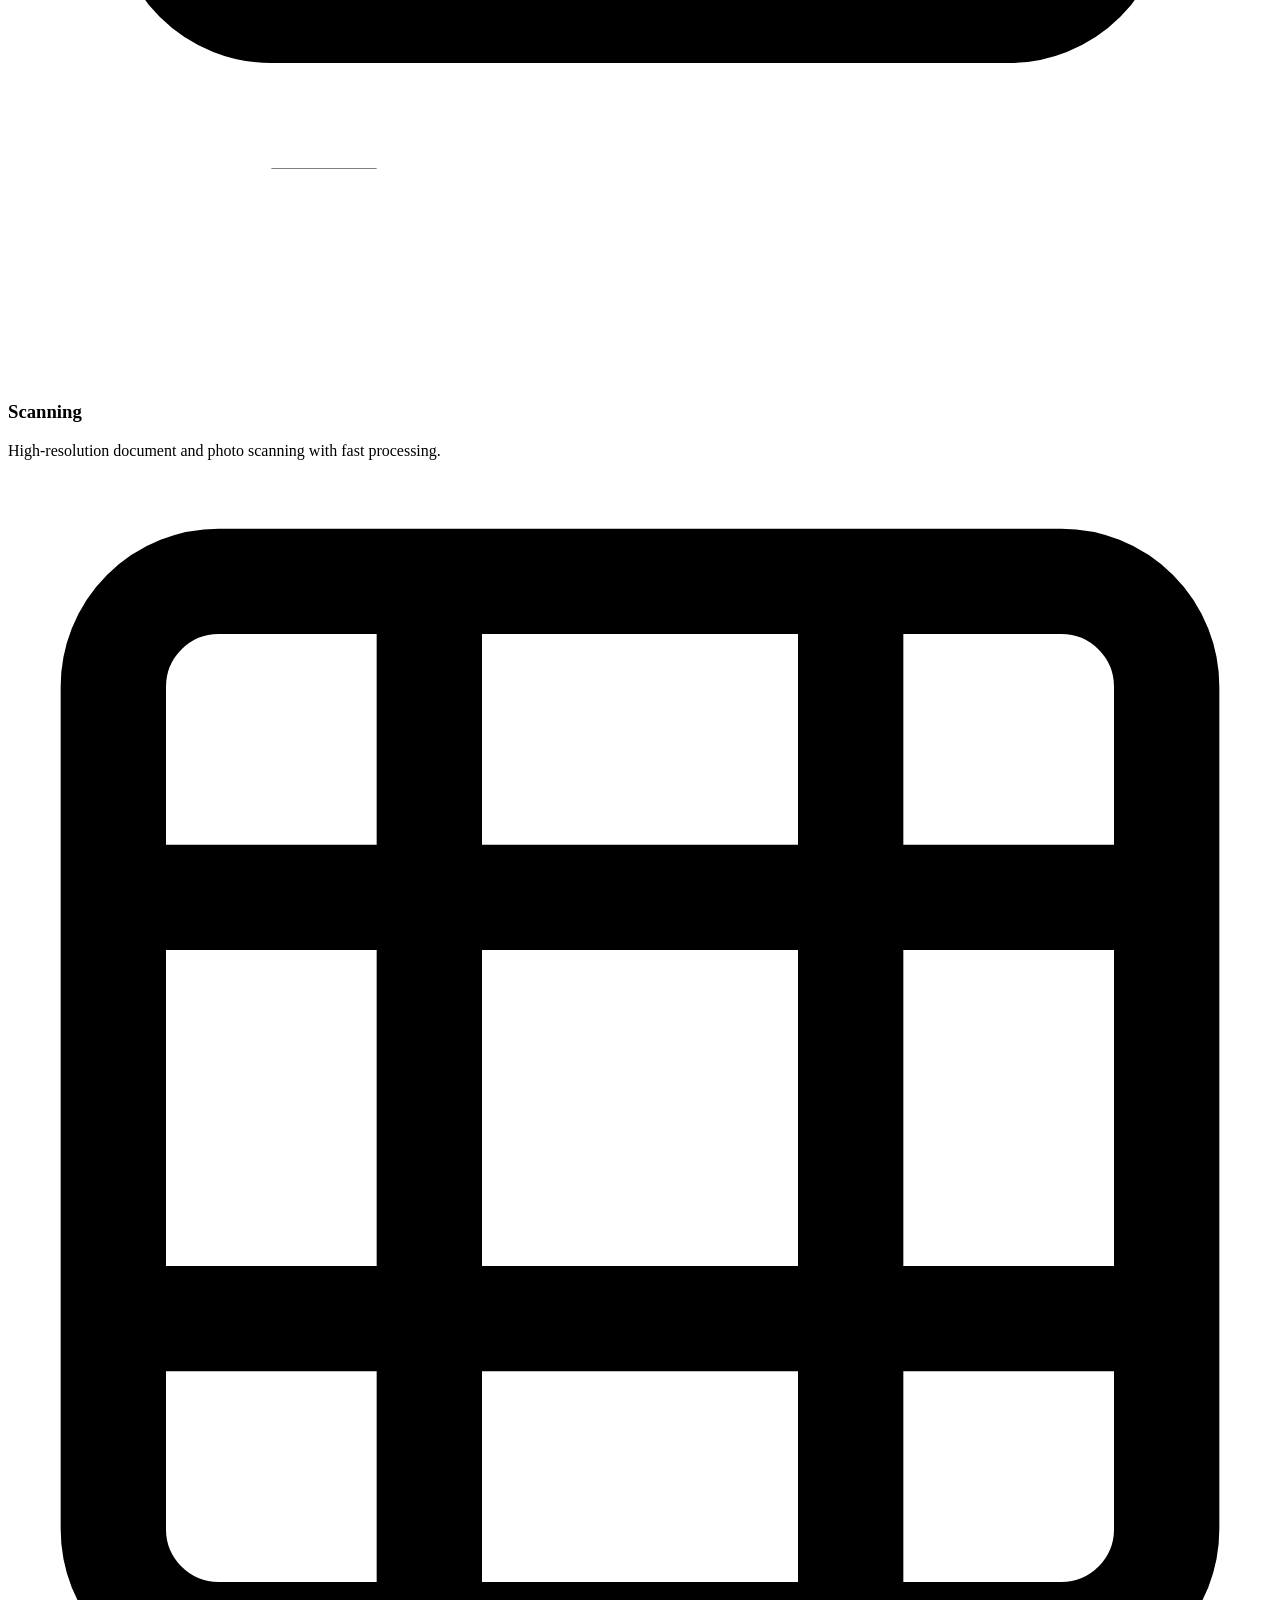
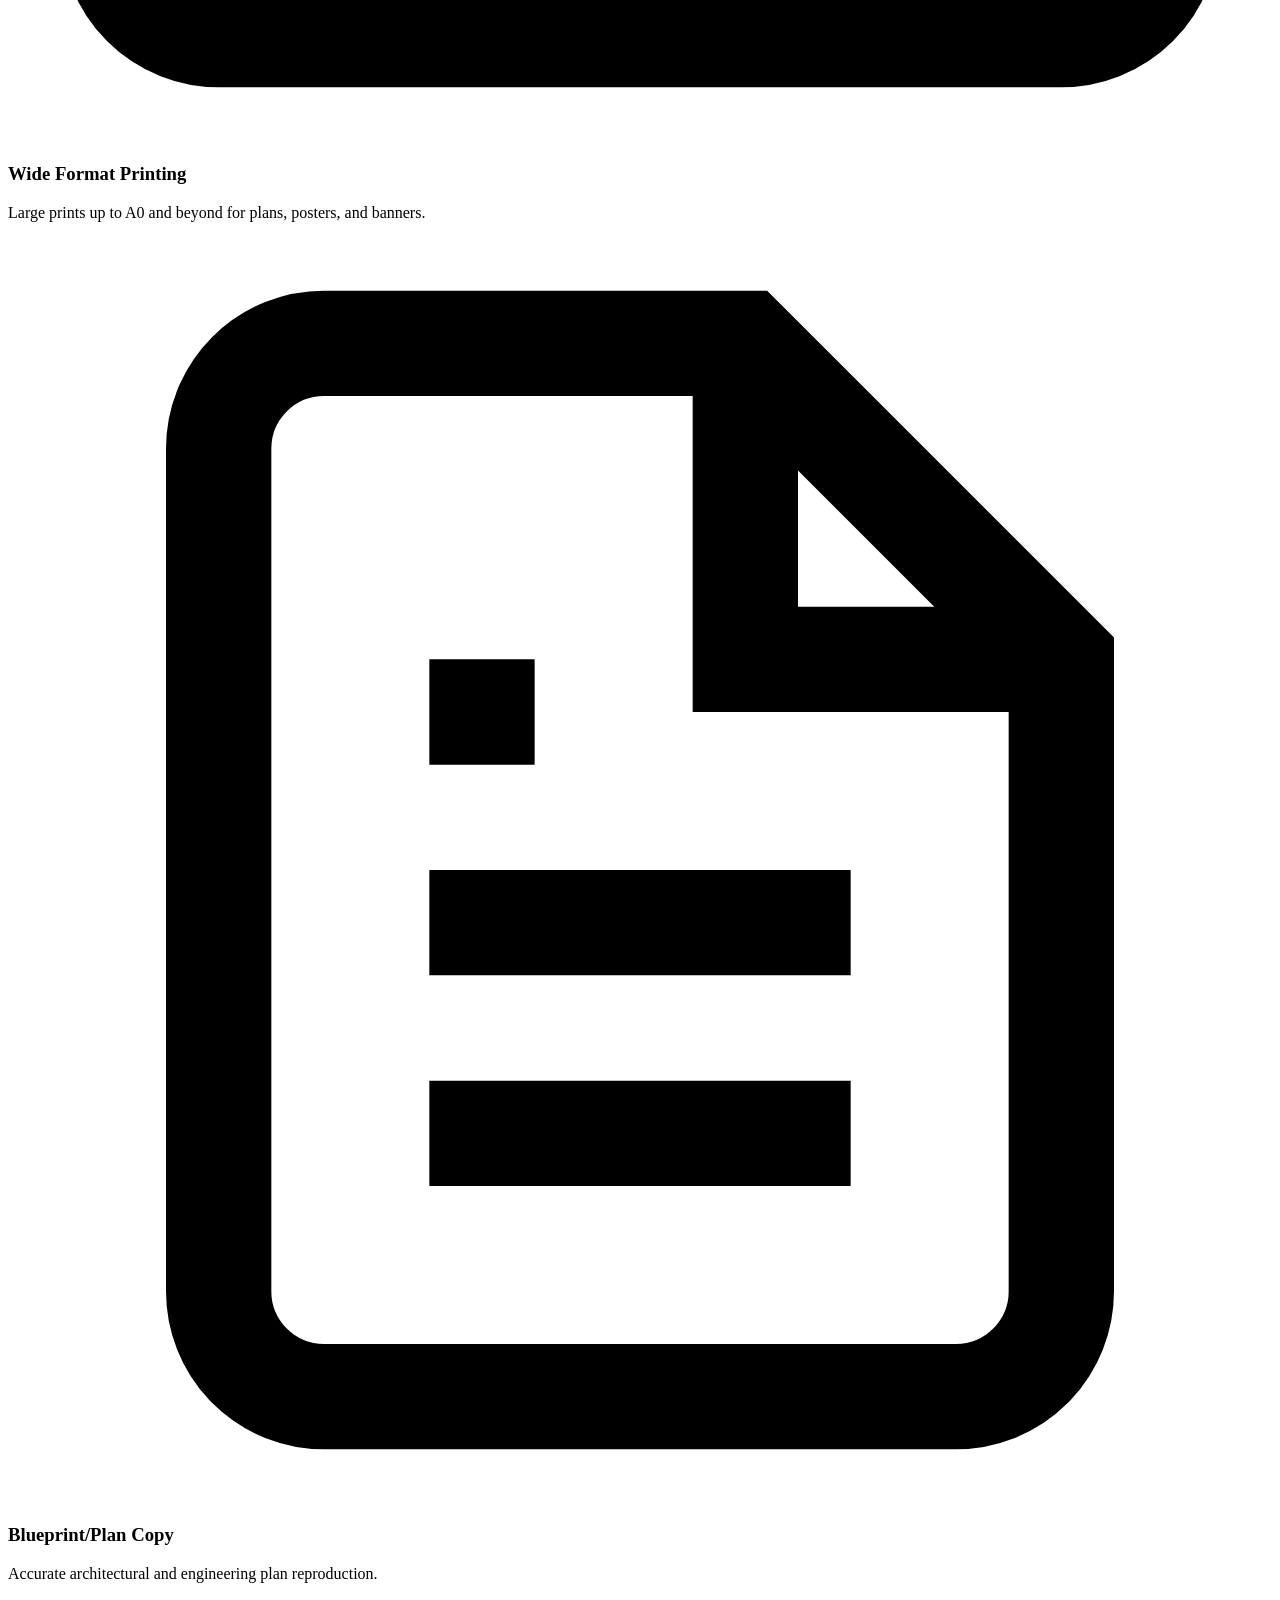
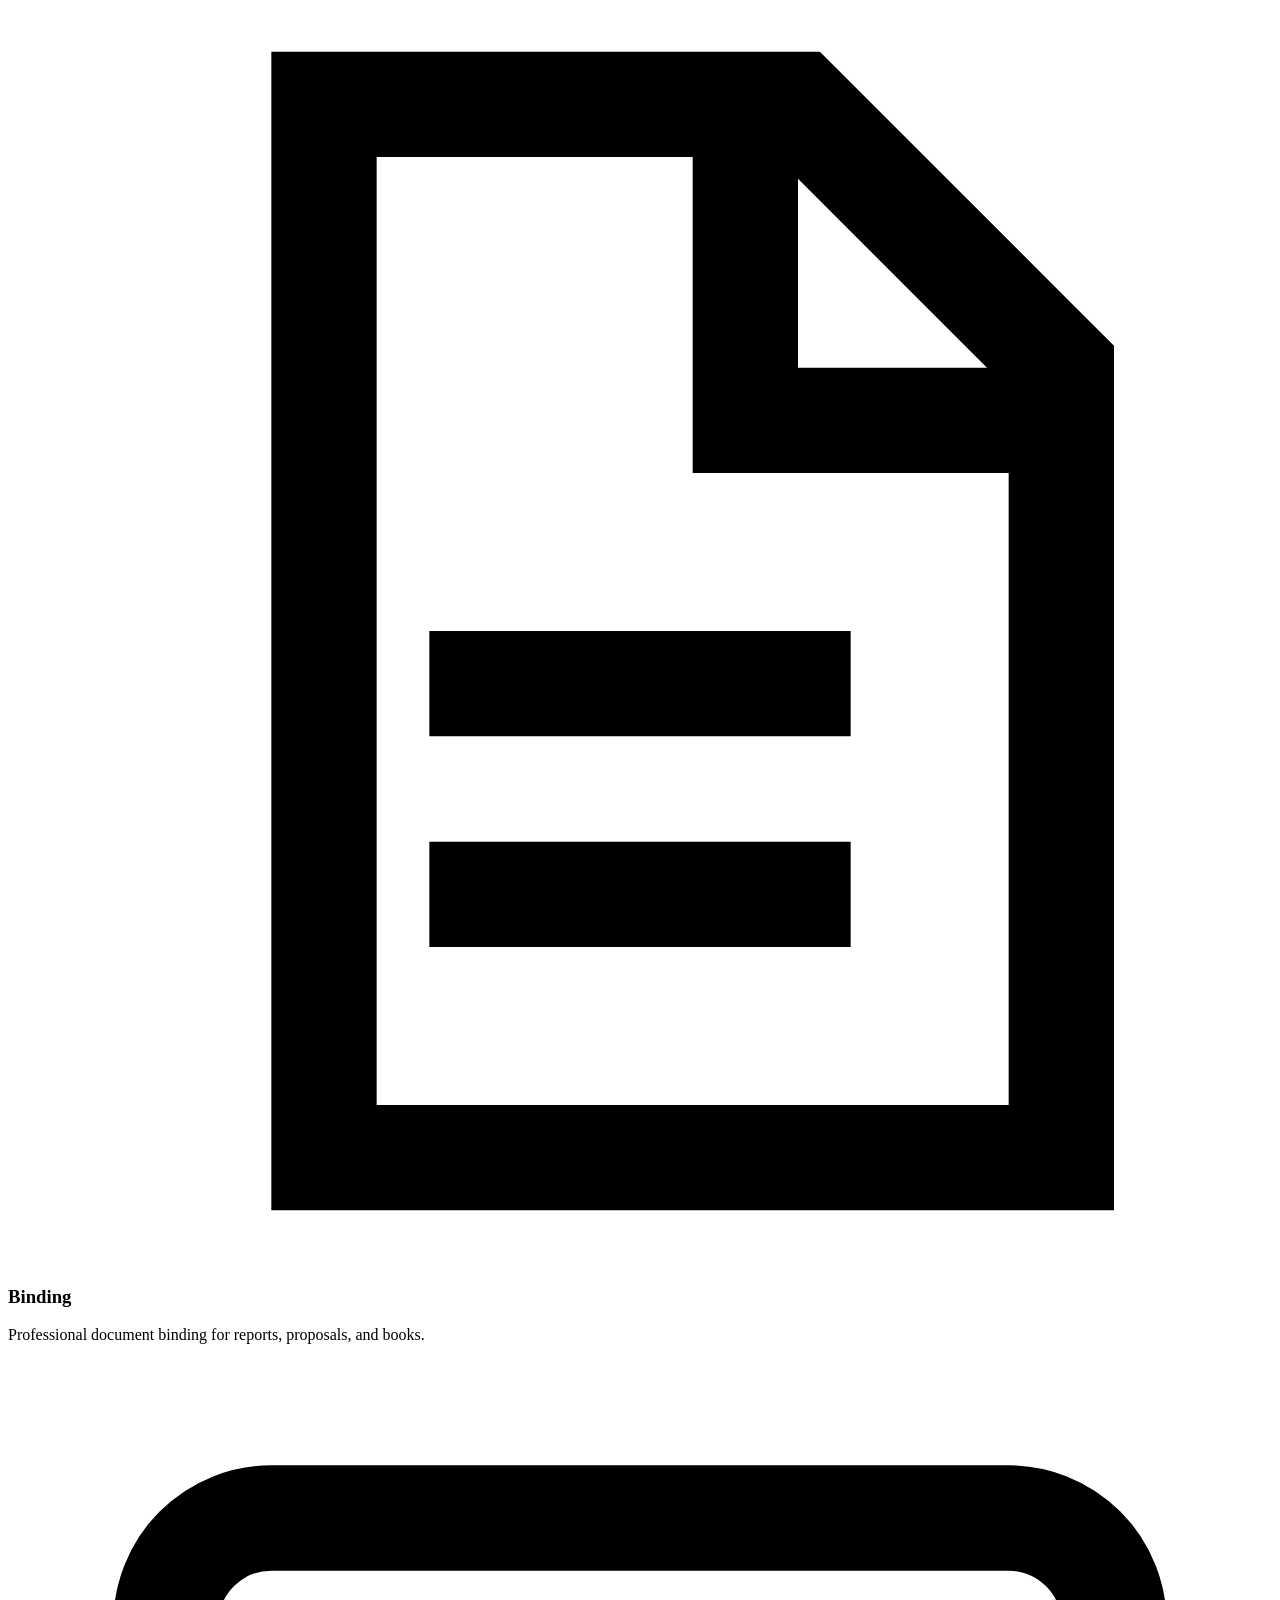
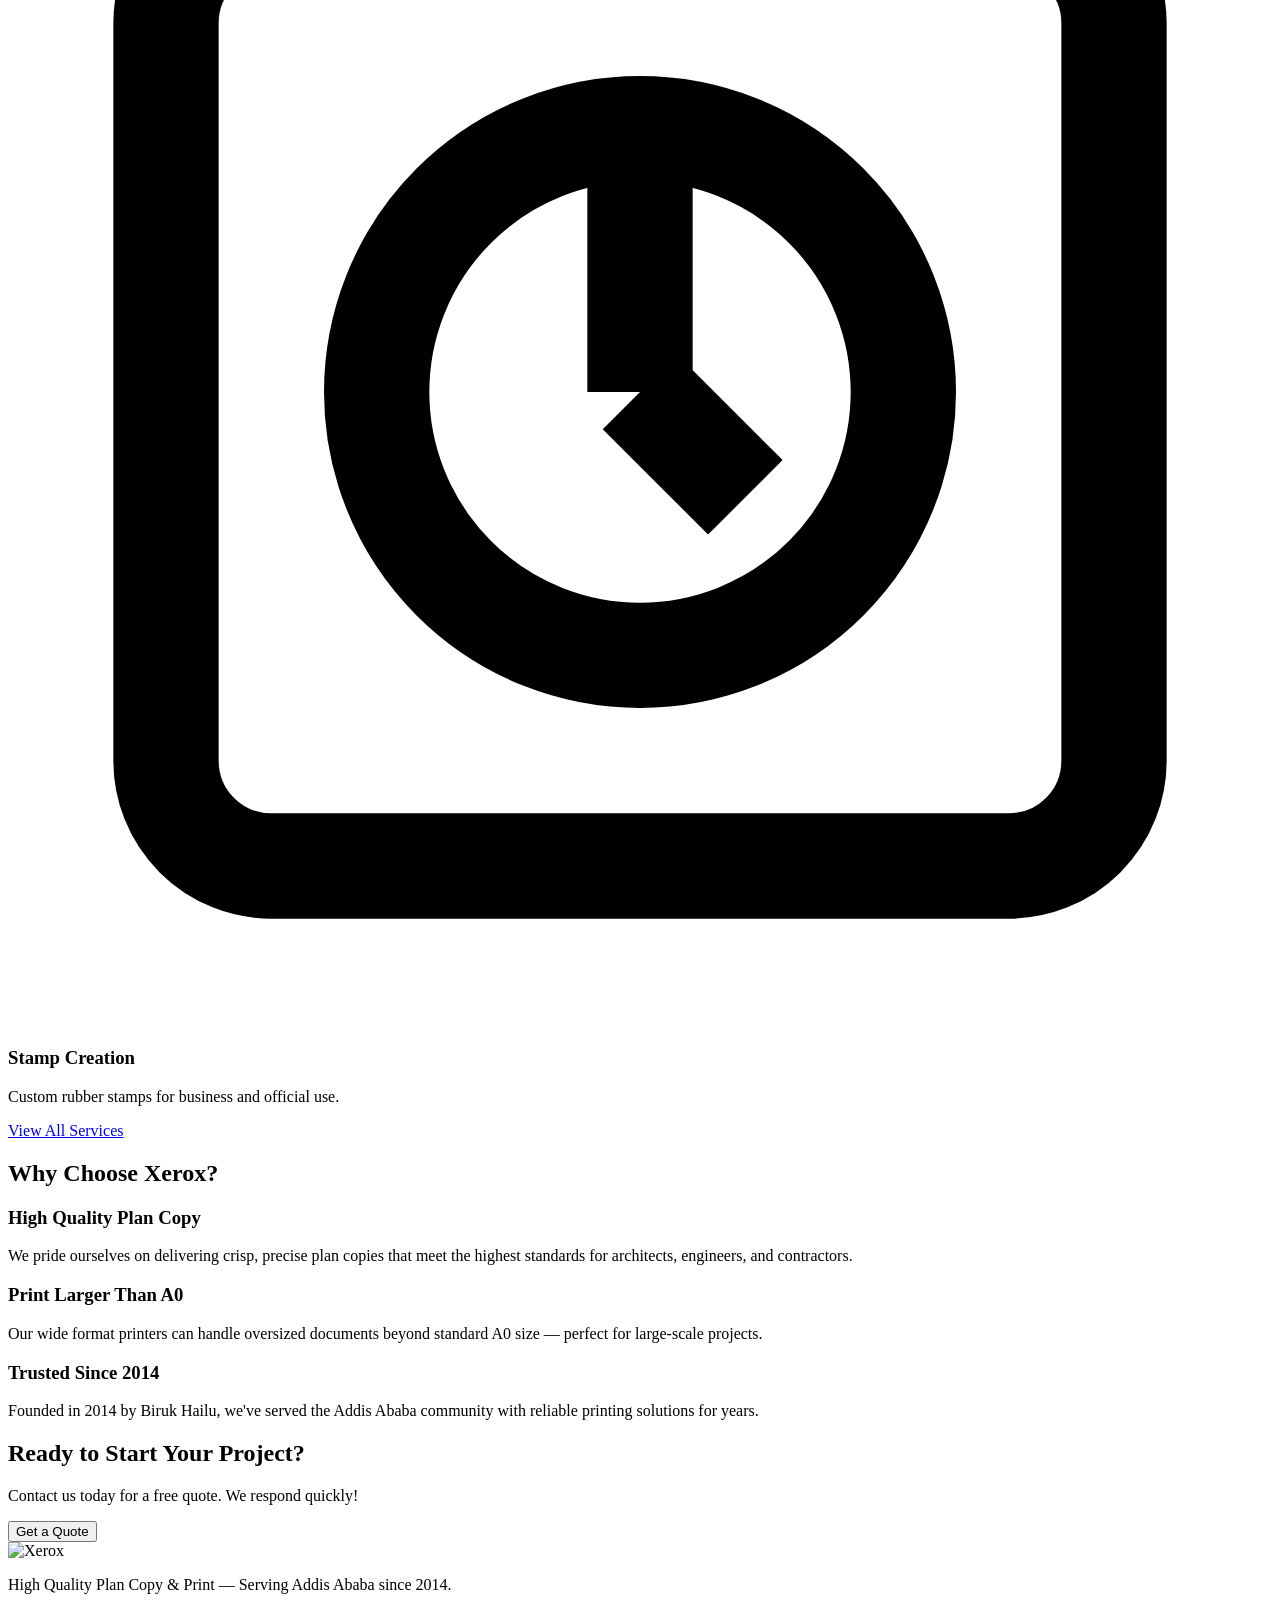
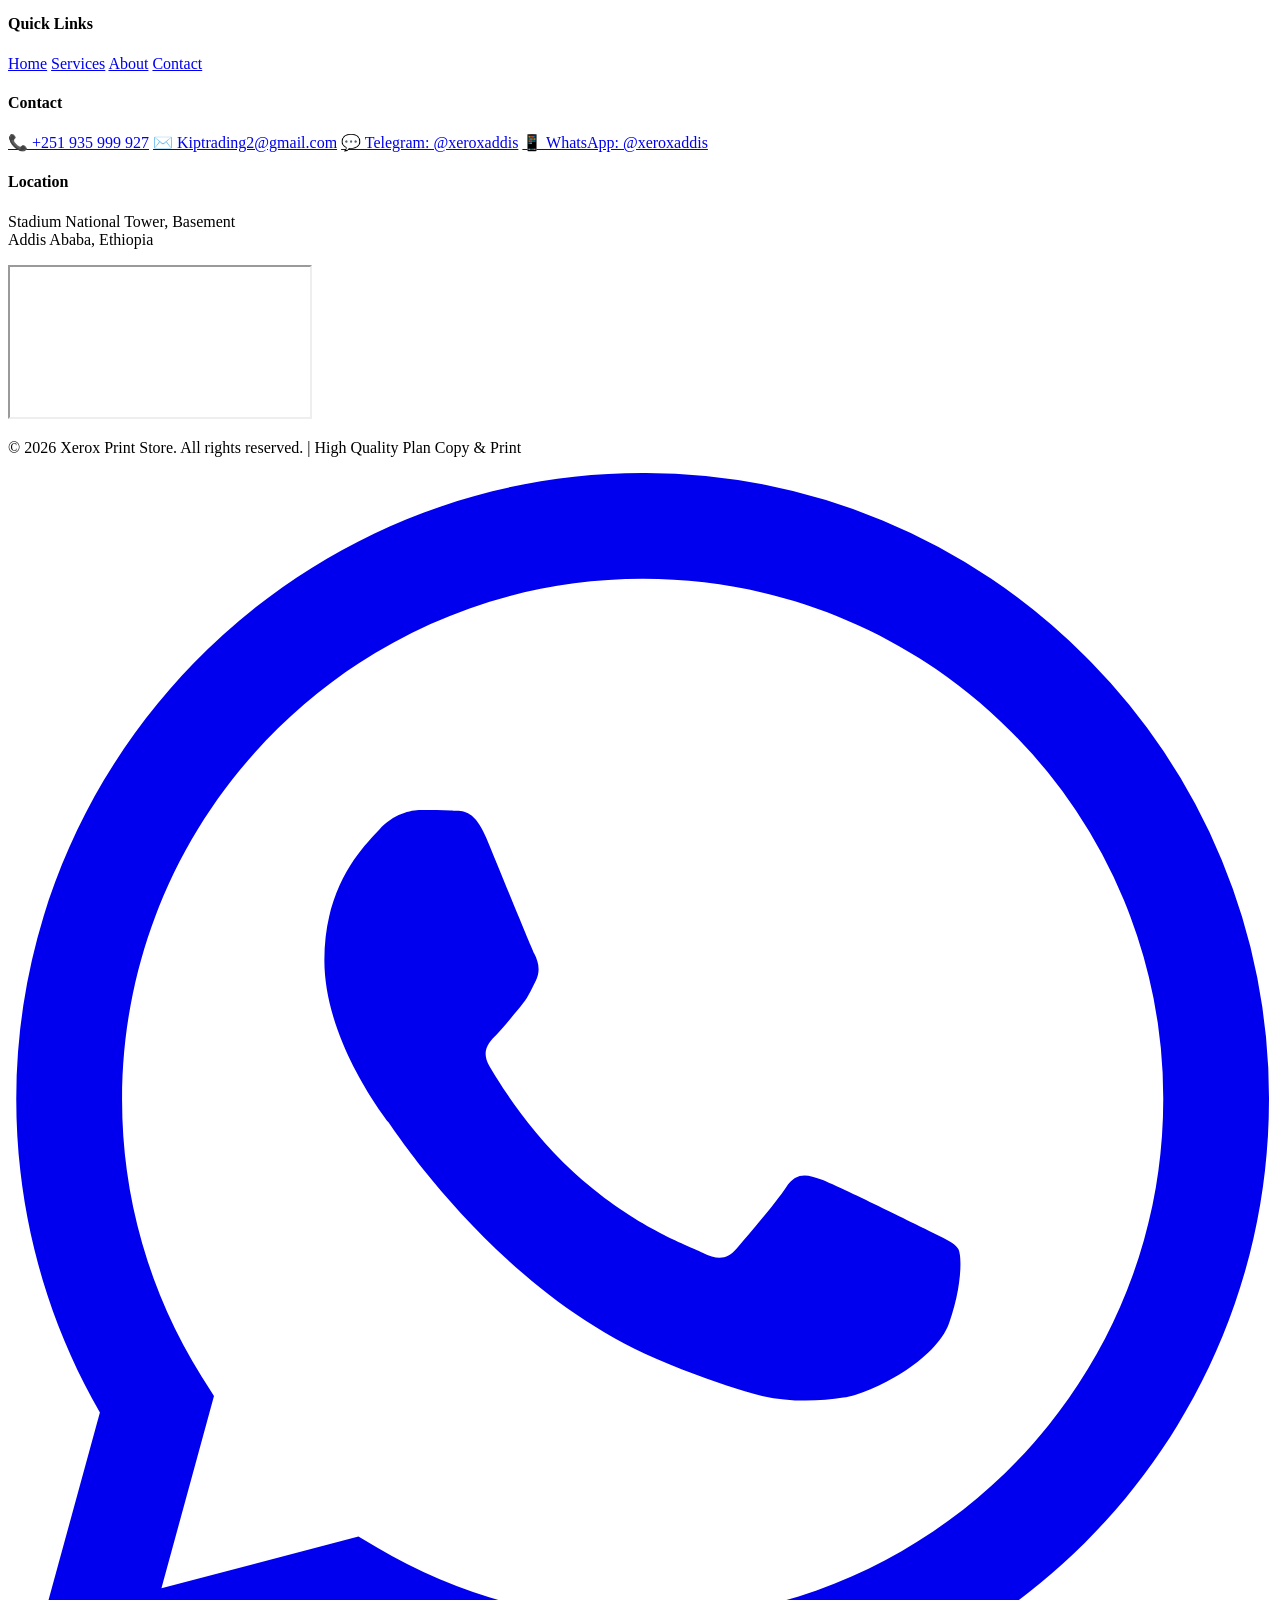
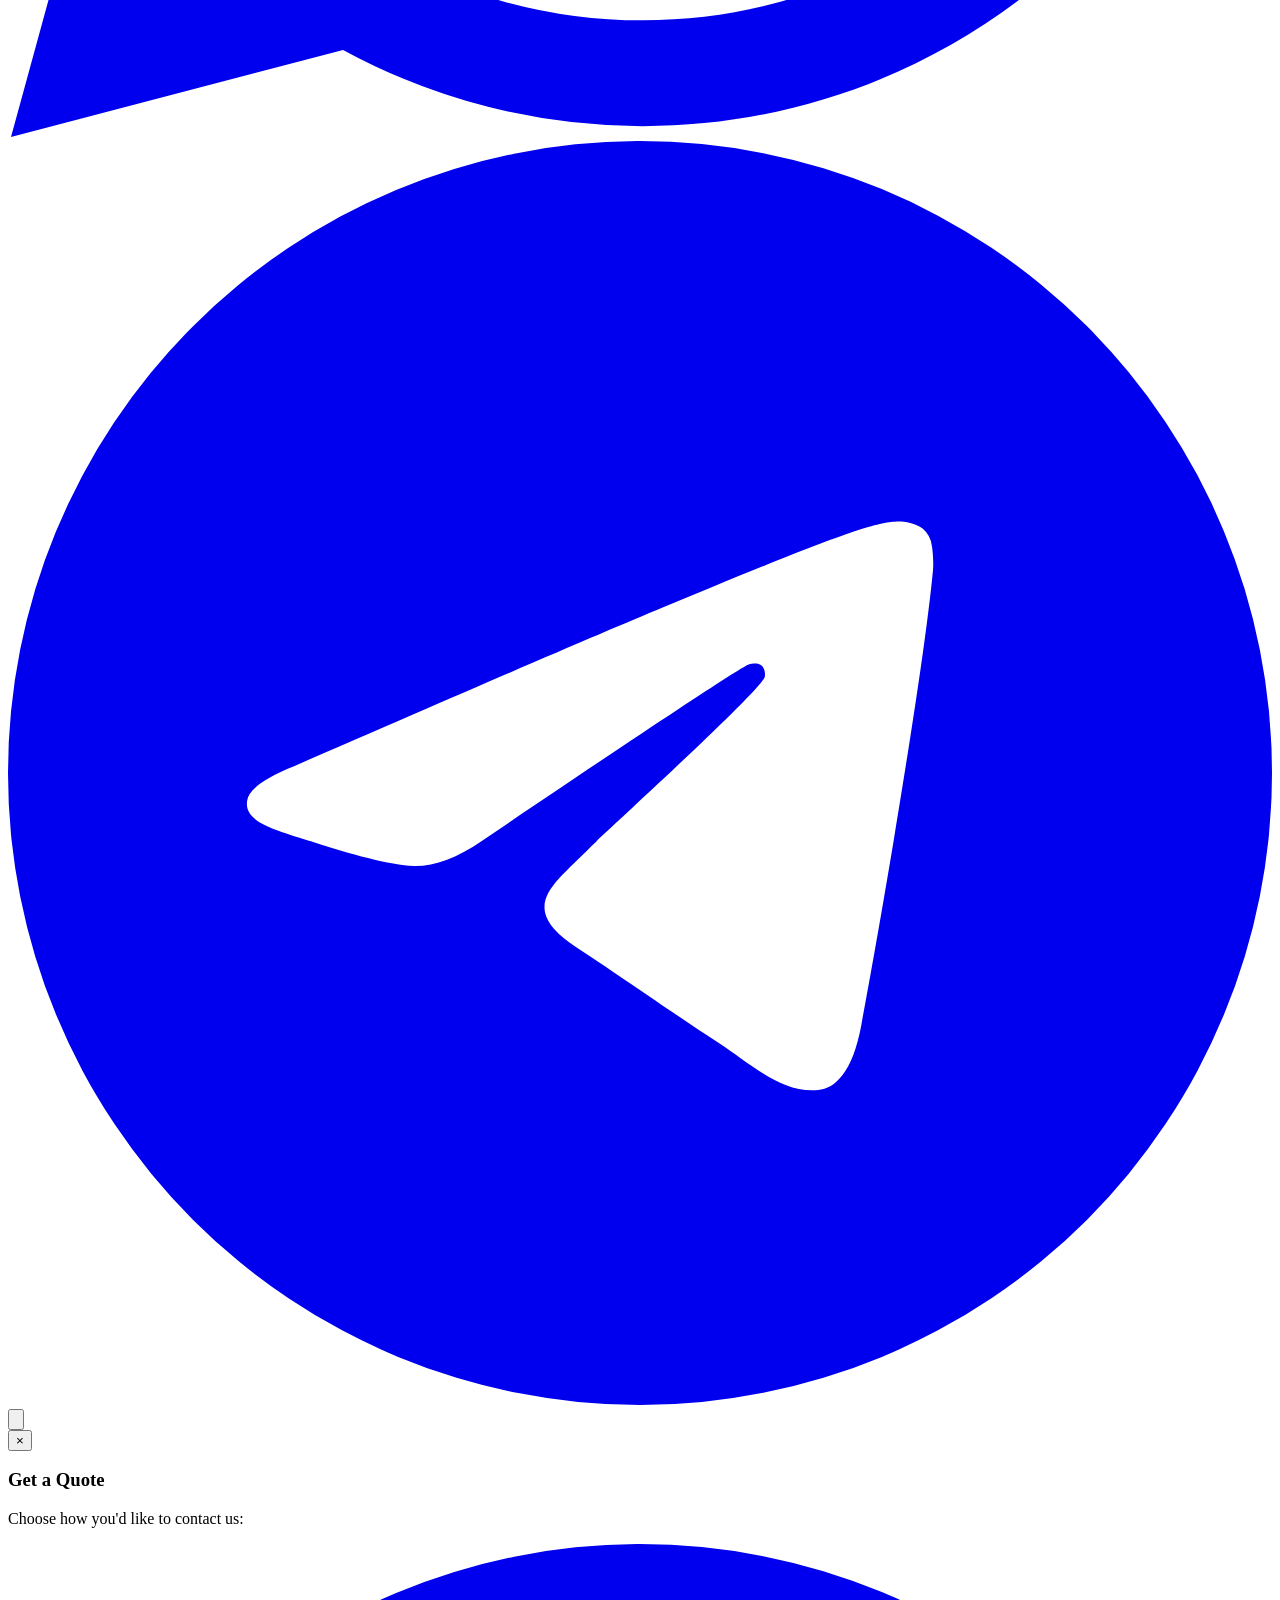
==== commit e62817a7: "Add files via upload" ====
--- a/index.html
+++ b/index.html
@@ -1,4 +1,4 @@
-<!-- index.html -->
+<!-- index.html — FIXED Mobile + Year -->
 <!DOCTYPE html>
 <html lang="en">
 <head>
@@ -30,6 +30,9 @@
                 <img src="https://i.ibb.co/DD2WDBGJ/CITYPNG-COM-HD-Xerox-Logo-Transparent-Background-4000x4000.png" alt="Xerox Logo" class="nav-logo">
                 <span class="logo-text">XEROX</span>
             </a>
+            <button class="hamburger" id="hamburger" aria-label="Menu">
+                <span></span><span></span><span></span>
+            </button>
             <div class="nav-menu" id="navMenu">
                 <a href="index.html" class="nav-link active">Home</a>
                 <a href="services.html" class="nav-link">Services</a>
@@ -43,9 +46,6 @@
                         <path d="M21 12.79A9 9 0 1 1 11.21 3 7 7 0 0 0 21 12.79z"/>
                     </svg>
                 </button>
-                <button class="hamburger" id="hamburger" aria-label="Menu">
-                    <span></span><span></span><span></span>
-                </button>
             </div>
         </nav>
     </header>
@@ -183,7 +183,7 @@
             </div>
         </div>
         <div class="footer-bottom">
-            <p>&copy; 2024 Xerox Print Store. All rights reserved. | High Quality Plan Copy & Print</p>
+            <p>&copy; 2026 Xerox Print Store. All rights reserved. | High Quality Plan Copy & Print</p>
         </div>
     </footer>
 
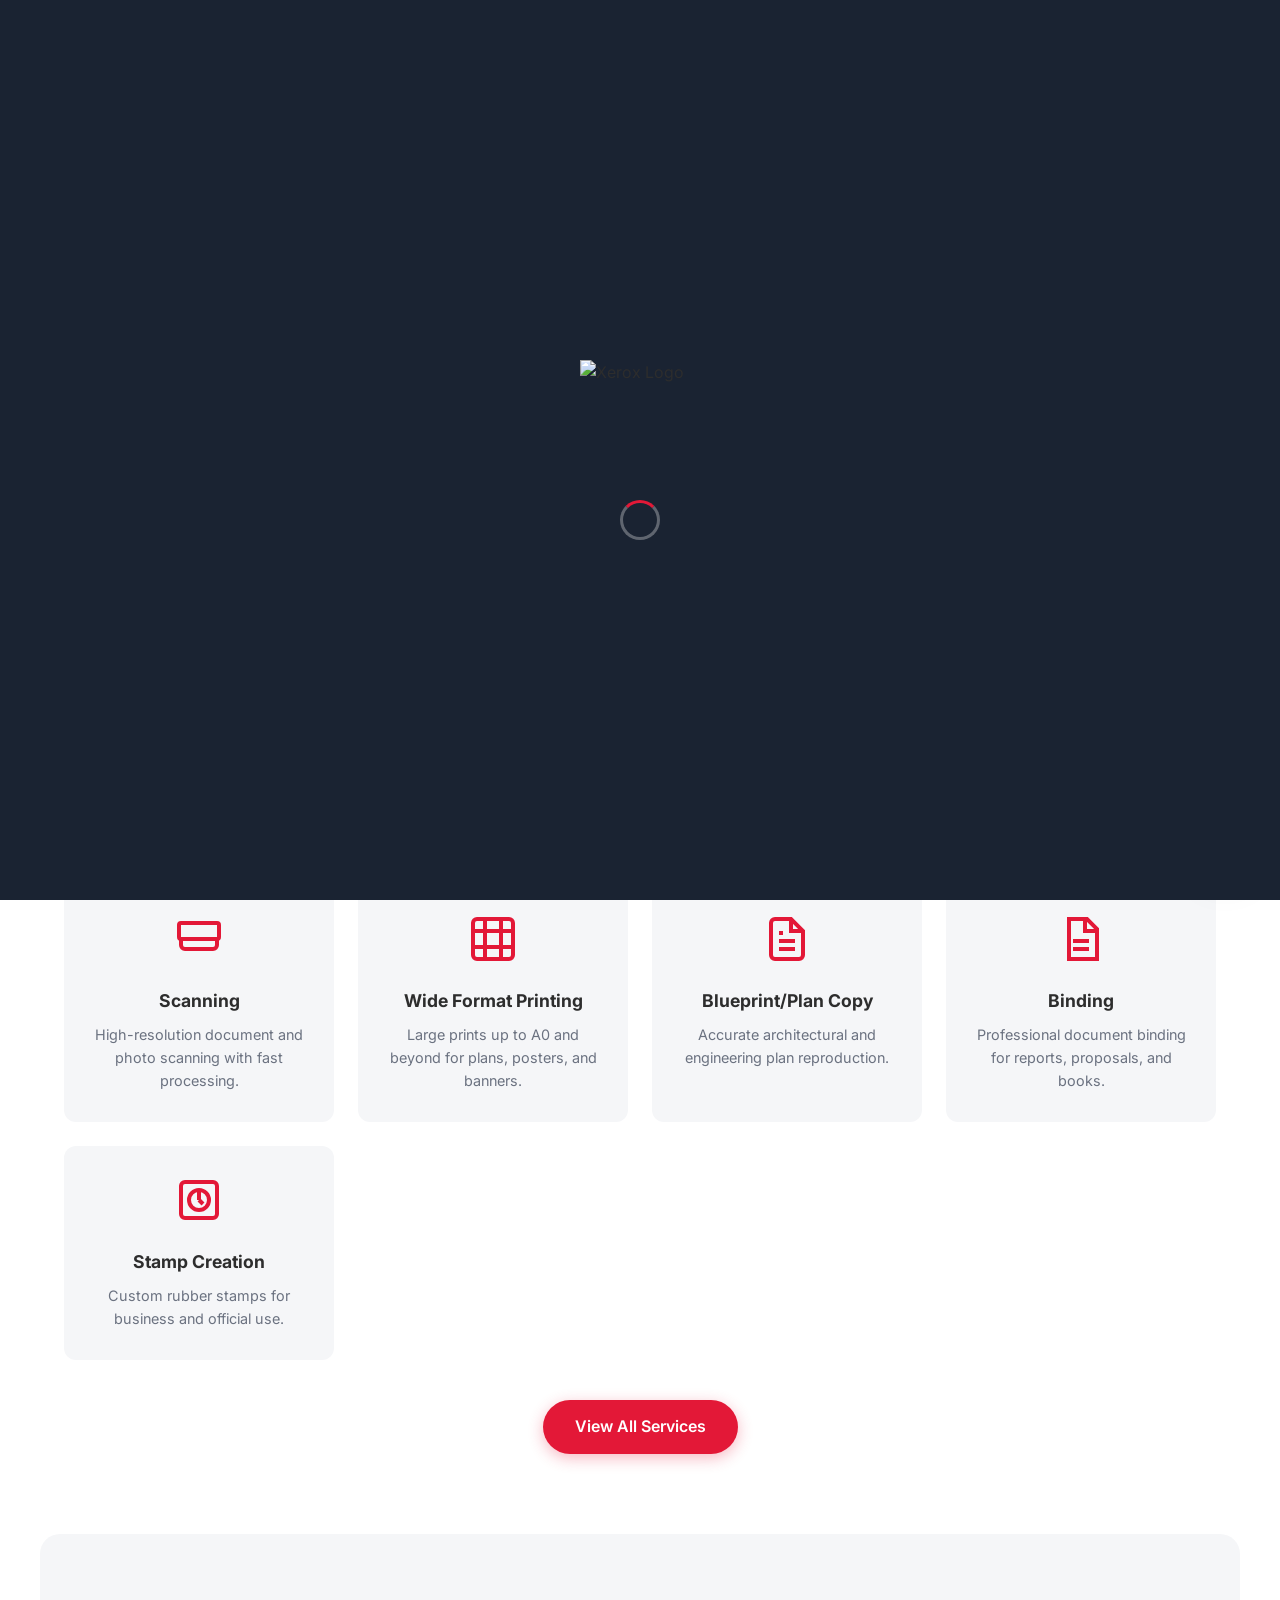
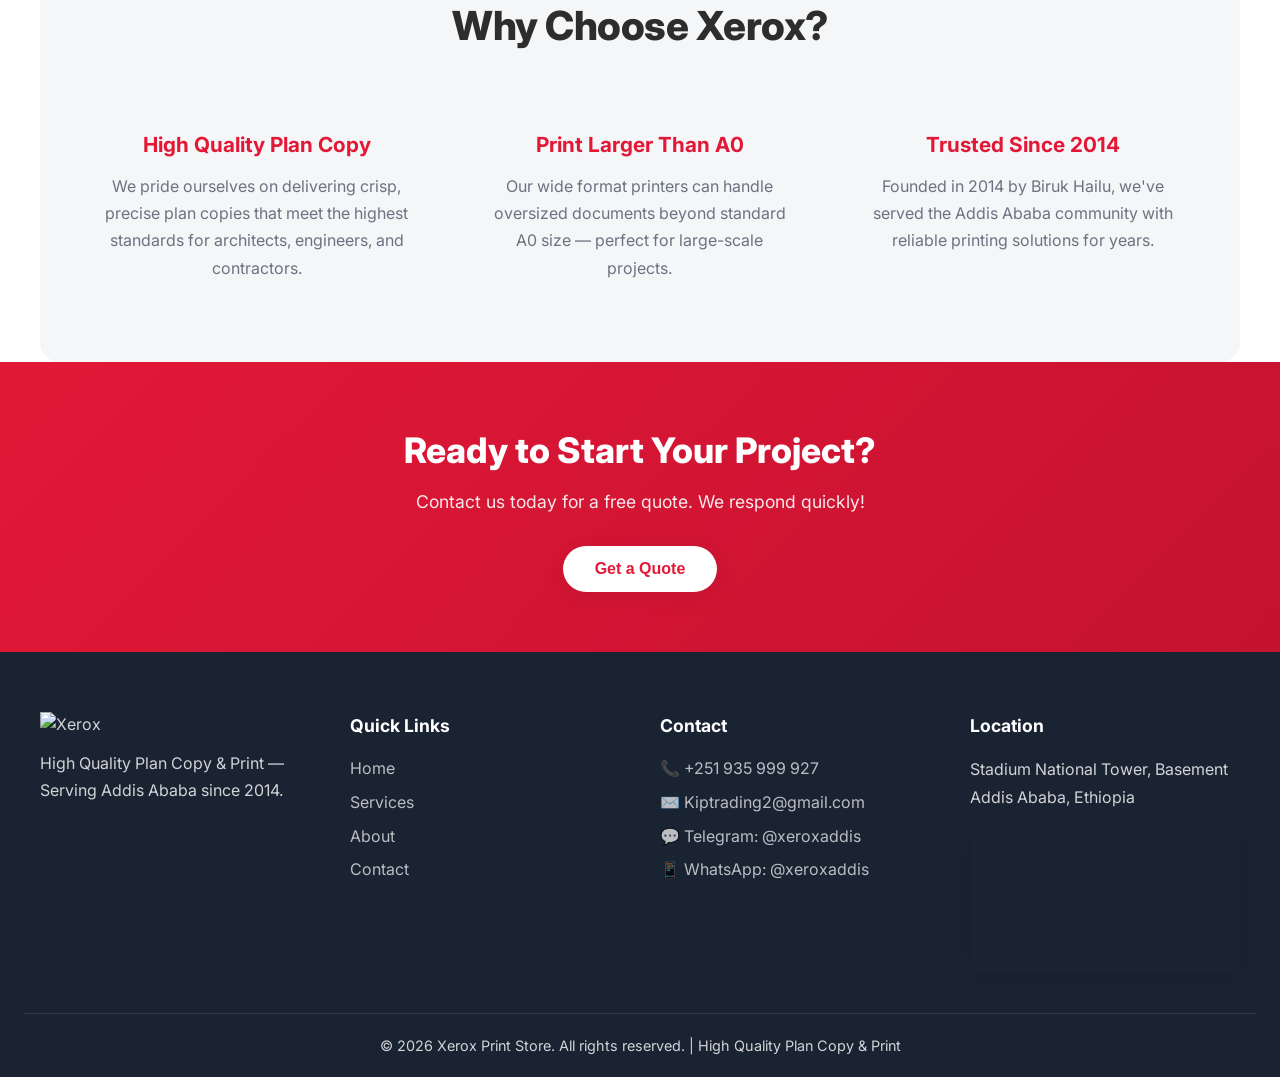
==== commit 7d8acd7c: "Add files via upload" ====
--- a/index.html
+++ b/index.html
@@ -1,4 +1,3 @@
-<!-- index.html — FIXED Mobile + Year -->
 <!DOCTYPE html>
 <html lang="en">
 <head>
@@ -217,6 +216,10 @@
                     <svg xmlns="http://www.w3.org/2000/svg" viewBox="0 0 24 24" fill="currentColor"><path d="M17.472 14.382c-.297-.149-1.758-.867-2.03-.967-.273-.099-.471-.148-.67.15-.197.297-.767.966-.94 1.164-.173.199-.347.223-.644.075-.297-.15-1.255-.463-2.39-1.475-.883-.788-1.48-1.761-1.653-2.059-.173-.297-.018-.458.13-.606.134-.133.298-.347.446-.52.149-.174.198-.298.298-.497.099-.198.05-.371-.025-.52-.075-.149-.669-1.612-.916-2.207-.242-.579-.487-.5-.669-.51-.173-.008-.371-.01-.57-.01-.198 0-.52.074-.792.372-.272.297-1.04 1.016-1.04 2.479 0 1.462 1.065 2.875 1.213 3.074.149.198 2.096 3.2 5.077 4.487.709.306 1.262.489 1.694.625.712.227 1.36.195 1.871.118.571-.085 1.758-.719 2.006-1.413.248-.694.248-1.289.173-1.413-.074-.124-.272-.198-.57-.347m-5.421 7.403h-.004a9.87 9.87 0 01-5.031-1.378l-.361-.214-3.741.982.998-3.648-.235-.374a9.86 9.86 0 01-1.51-5.26c.001-5.45 4.436-9.884 9.888-9.884 2.64 0 5.122 1.03 6.988 2.898a9.825 9.825 0 012.893 6.994c-.003 5.45-4.437 9.884-9.885 9.884m8.413-18.297A11.815 11.815 0 0012.05 0C5.495 0 .16 5.335.157 11.892c0 2.096.547 4.142 1.588 5.945L.057 24l6.305-1.654a11.882 11.882 0 005.683 1.448h.005c6.554 0 11.89-5.335 11.893-11.893a11.821 11.821 0 00-3.48-8.413z"/></svg>
                     WhatsApp
                 </a>
+                <a href="mailto:Kiptrading2@gmail.com?subject=Quote%20Request%20-%20Xerox%20Print%20Store" class="btn-modal email-btn">
+                    <svg xmlns="http://www.w3.org/2000/svg" viewBox="0 0 24 24" fill="none" stroke="currentColor" stroke-width="2"><path d="M4 4h16c1.1 0 2 .9 2 2v12c0 1.1-.9 2-2 2H4c-1.1 0-2-.9-2-2V6c0-1.1.9-2 2-2z"/><polyline points="22,6 12,13 2,6"/></svg>
+                    Email
+                </a>
             </div>
         </div>
     </div>
--- a/css/style.css
+++ b/css/style.css
@@ -0,0 +1,1148 @@
+:root {
+    --primary: #1a2332;
+    --accent: #e31837;
+    --white: #ffffff;
+    --light-bg: #f5f6f8;
+    --text: #2d2d2d;
+    --text-light: #6b7280;
+    --shadow: 0 4px 20px rgba(0, 0, 0, 0.08);
+    --shadow-lg: 0 10px 40px rgba(0, 0, 0, 0.12);
+    --transition: all 0.3s cubic-bezier(0.4, 0, 0.2, 1);
+    --border-radius: 12px;
+    --border-radius-lg: 20px;
+}
+
+[data-theme="dark"] {
+    --primary: #0d1117;
+    --accent: #ff4757;
+    --white: #161b22;
+    --light-bg: #1c2128;
+    --text: #e6e6e6;
+    --text-light: #8b949e;
+    --shadow: 0 4px 20px rgba(0, 0, 0, 0.3);
+    --shadow-lg: 0 10px 40px rgba(0, 0, 0, 0.4);
+}
+
+* {
+    margin: 0;
+    padding: 0;
+    box-sizing: border-box;
+}
+
+html {
+    scroll-behavior: smooth;
+}
+
+body {
+    font-family: 'Inter', -apple-system, BlinkMacSystemFont, 'Segoe UI', sans-serif;
+    background-color: var(--white);
+    color: var(--text);
+    line-height: 1.6;
+    transition: var(--transition);
+    overflow-x: hidden;
+}
+
+#preloader {
+    position: fixed;
+    top: 0;
+    left: 0;
+    width: 100%;
+    height: 100%;
+    background: var(--primary);
+    display: flex;
+    flex-direction: column;
+    align-items: center;
+    justify-content: center;
+    z-index: 9999;
+    transition: opacity 0.5s ease, visibility 0.5s ease;
+}
+
+#preloader.hidden {
+    opacity: 0;
+    visibility: hidden;
+    pointer-events: none;
+}
+
+.preloader-logo {
+    width: 120px;
+    height: 120px;
+    object-fit: contain;
+    animation: pulse 1.5s ease-in-out infinite;
+    margin-bottom: 20px;
+}
+
+.preloader-spinner {
+    width: 40px;
+    height: 40px;
+    border: 3px solid rgba(255, 255, 255, 0.3);
+    border-top-color: var(--accent);
+    border-radius: 50%;
+    animation: spin 0.8s linear infinite;
+}
+
+@keyframes pulse {
+    0%, 100% { transform: scale(1); }
+    50% { transform: scale(1.1); }
+}
+
+@keyframes spin {
+    to { transform: rotate(360deg); }
+}
+
+.announcement-bar {
+    background: var(--accent);
+    color: var(--white);
+    text-align: center;
+    padding: 8px 16px;
+    font-size: 0.85rem;
+    font-weight: 500;
+    letter-spacing: 0.5px;
+}
+
+.header {
+    background: var(--white);
+    box-shadow: var(--shadow);
+    position: sticky;
+    top: 0;
+    z-index: 100;
+    transition: var(--transition);
+}
+
+.nav-container {
+    max-width: 1200px;
+    margin: 0 auto;
+    padding: 0 24px;
+    display: flex;
+    align-items: center;
+    justify-content: space-between;
+    height: 70px;
+    flex-wrap: wrap;
+}
+
+.logo-link {
+    display: flex;
+    align-items: center;
+    gap: 10px;
+    text-decoration: none;
+}
+
+.nav-logo {
+    width: 40px;
+    height: 40px;
+    object-fit: contain;
+}
+
+.logo-text {
+    font-weight: 800;
+    font-size: 1.3rem;
+    color: var(--accent);
+    letter-spacing: 1px;
+}
+
+.nav-menu {
+    display: flex;
+    align-items: center;
+    gap: 24px;
+}
+
+.nav-link {
+    text-decoration: none;
+    color: var(--text);
+    font-weight: 500;
+    font-size: 0.95rem;
+    transition: var(--transition);
+    position: relative;
+    padding: 4px 0;
+}
+
+.nav-link::after {
+    content: '';
+    position: absolute;
+    bottom: 0;
+    left: 0;
+    width: 0;
+    height: 2px;
+    background: var(--accent);
+    transition: var(--transition);
+}
+
+.nav-link:hover::after,
+.nav-link.active::after {
+    width: 100%;
+}
+
+.nav-link:hover,
+.nav-link.active {
+    color: var(--accent);
+}
+
+.theme-toggle {
+    background: none;
+    border: none;
+    cursor: pointer;
+    color: var(--text);
+    padding: 4px;
+    display: flex;
+    align-items: center;
+    transition: var(--transition);
+}
+
+.theme-toggle:hover {
+    color: var(--accent);
+    transform: rotate(20deg);
+}
+
+.theme-toggle svg {
+    width: 20px;
+    height: 20px;
+}
+
+.moon-icon {
+    display: none;
+}
+
+[data-theme="dark"] .sun-icon {
+    display: none;
+}
+
+[data-theme="dark"] .moon-icon {
+    display: block;
+}
+
+.hamburger {
+    display: none;
+    flex-direction: column;
+    gap: 4px;
+    background: none;
+    border: none;
+    cursor: pointer;
+    padding: 4px;
+}
+
+.hamburger span {
+    width: 24px;
+    height: 2px;
+    background: var(--text);
+    transition: var(--transition);
+    border-radius: 2px;
+}
+
+.hero {
+    padding: 80px 24px;
+    background: linear-gradient(135deg, var(--primary) 0%, #1e2d42 50%, var(--accent) 100%);
+    position: relative;
+    overflow: hidden;
+    min-height: 500px;
+    display: flex;
+    align-items: center;
+}
+
+.hero-content {
+    max-width: 1200px;
+    margin: 0 auto;
+    display: grid;
+    grid-template-columns: 1fr 1fr;
+    gap: 60px;
+    align-items: center;
+    position: relative;
+    z-index: 1;
+}
+
+.hero-title {
+    font-size: 3rem;
+    font-weight: 900;
+    color: var(--white);
+    line-height: 1.2;
+    margin-bottom: 20px;
+    letter-spacing: -0.5px;
+}
+
+.hero-subtitle {
+    font-size: 1.2rem;
+    color: rgba(255, 255, 255, 0.9);
+    margin-bottom: 30px;
+    line-height: 1.6;
+}
+
+.hero-buttons {
+    display: flex;
+    gap: 16px;
+    flex-wrap: wrap;
+}
+
+.office-img {
+    width: 100%;
+    max-width: 500px;
+    border-radius: var(--border-radius-lg);
+    box-shadow: var(--shadow-lg);
+    transition: var(--transition);
+}
+
+.btn {
+    display: inline-block;
+    padding: 14px 32px;
+    border-radius: 50px;
+    font-weight: 600;
+    font-size: 1rem;
+    cursor: pointer;
+    transition: var(--transition);
+    border: none;
+    text-decoration: none;
+    text-align: center;
+}
+
+.btn-primary {
+    background: var(--accent);
+    color: var(--white);
+    box-shadow: 0 4px 15px rgba(227, 24, 55, 0.3);
+}
+
+.btn-primary:hover {
+    background: #c41230;
+    transform: translateY(-2px);
+    box-shadow: 0 8px 25px rgba(227, 24, 55, 0.4);
+}
+
+.btn-secondary {
+    background: transparent;
+    color: var(--white);
+    border: 2px solid rgba(255, 255, 255, 0.5);
+}
+
+.btn-secondary:hover {
+    background: rgba(255, 255, 255, 0.1);
+    border-color: var(--white);
+    transform: translateY(-2px);
+}
+
+.btn-light {
+    background: var(--white);
+    color: var(--accent);
+    box-shadow: var(--shadow);
+}
+
+.btn-light:hover {
+    transform: translateY(-2px);
+    box-shadow: var(--shadow-lg);
+}
+
+.btn-sm {
+    padding: 10px 20px;
+    font-size: 0.9rem;
+}
+
+.btn-full {
+    width: 100%;
+}
+
+.features-strip {
+    background: var(--light-bg);
+    padding: 30px 24px;
+    display: grid;
+    grid-template-columns: repeat(4, 1fr);
+    gap: 20px;
+    max-width: 1200px;
+    margin: -40px auto 0;
+    position: relative;
+    z-index: 10;
+    border-radius: var(--border-radius);
+    box-shadow: var(--shadow);
+}
+
+.feature-item {
+    display: flex;
+    align-items: center;
+    gap: 12px;
+    justify-content: center;
+    color: var(--text);
+    font-weight: 500;
+}
+
+.feature-icon {
+    width: 24px;
+    height: 24px;
+    color: var(--accent);
+}
+
+.section {
+    padding: 80px 24px;
+    max-width: 1200px;
+    margin: 0 auto;
+}
+
+.section-header {
+    text-align: center;
+    margin-bottom: 50px;
+}
+
+.section-title {
+    font-size: 2.5rem;
+    font-weight: 800;
+    margin-bottom: 10px;
+    letter-spacing: -0.5px;
+}
+
+.section-subtitle {
+    color: var(--text-light);
+    font-size: 1.1rem;
+}
+
+.services-grid {
+    display: grid;
+    grid-template-columns: repeat(auto-fit, minmax(220px, 1fr));
+    gap: 24px;
+    margin-bottom: 40px;
+}
+
+.service-card {
+    background: var(--light-bg);
+    padding: 30px 24px;
+    border-radius: var(--border-radius);
+    text-align: center;
+    transition: var(--transition);
+    cursor: default;
+}
+
+.service-card:hover {
+    transform: translateY(-5px);
+    box-shadow: var(--shadow-lg);
+}
+
+.service-icon {
+    width: 48px;
+    height: 48px;
+    color: var(--accent);
+    margin-bottom: 16px;
+}
+
+.service-card h3 {
+    font-size: 1.1rem;
+    font-weight: 700;
+    margin-bottom: 8px;
+}
+
+.service-card p {
+    font-size: 0.9rem;
+    color: var(--text-light);
+}
+
+.section-cta {
+    text-align: center;
+}
+
+.why-section {
+    background: var(--light-bg);
+    border-radius: var(--border-radius-lg);
+    padding: 60px 40px;
+}
+
+.why-grid {
+    display: grid;
+    grid-template-columns: repeat(auto-fit, minmax(250px, 1fr));
+    gap: 30px;
+}
+
+.why-card {
+    text-align: center;
+    padding: 20px;
+}
+
+.why-card h3 {
+    color: var(--accent);
+    font-size: 1.3rem;
+    margin-bottom: 12px;
+    font-weight: 700;
+}
+
+.why-card p {
+    color: var(--text-light);
+    line-height: 1.7;
+}
+
+.cta-section {
+    background: linear-gradient(135deg, var(--accent) 0%, #c41230 100%);
+    padding: 60px 24px;
+    text-align: center;
+    color: var(--white);
+}
+
+.cta-section h2 {
+    font-size: 2.2rem;
+    font-weight: 800;
+    margin-bottom: 10px;
+}
+
+.cta-section p {
+    font-size: 1.1rem;
+    margin-bottom: 30px;
+    opacity: 0.9;
+}
+
+.footer {
+    background: var(--primary);
+    color: rgba(255, 255, 255, 0.8);
+    padding: 60px 24px 20px;
+}
+
+.footer-grid {
+    max-width: 1200px;
+    margin: 0 auto;
+    display: grid;
+    grid-template-columns: repeat(auto-fit, minmax(220px, 1fr));
+    gap: 40px;
+    margin-bottom: 40px;
+}
+
+.footer-logo {
+    width: 60px;
+    height: 60px;
+    object-fit: contain;
+    margin-bottom: 12px;
+}
+
+.footer-col h4 {
+    color: var(--white);
+    margin-bottom: 16px;
+    font-size: 1.1rem;
+}
+
+.footer-col a {
+    display: block;
+    color: rgba(255, 255, 255, 0.7);
+    text-decoration: none;
+    margin-bottom: 8px;
+    transition: var(--transition);
+}
+
+.footer-col a:hover {
+    color: var(--accent);
+    transform: translateX(3px);
+}
+
+.footer-col p {
+    line-height: 1.7;
+}
+
+.mini-map {
+    margin-top: 12px;
+    border-radius: var(--border-radius);
+    overflow: hidden;
+    box-shadow: var(--shadow);
+}
+
+.mini-map iframe {
+    width: 100%;
+    height: 150px;
+    border: 0;
+    display: block;
+}
+
+.footer-bottom {
+    text-align: center;
+    padding-top: 20px;
+    border-top: 1px solid rgba(255, 255, 255, 0.1);
+    font-size: 0.9rem;
+}
+
+.floating-buttons {
+    position: fixed;
+    bottom: 30px;
+    right: 30px;
+    display: flex;
+    flex-direction: column;
+    gap: 12px;
+    z-index: 500;
+}
+
+.floating-btn {
+    width: 50px;
+    height: 50px;
+    border-radius: 50%;
+    display: flex;
+    align-items: center;
+    justify-content: center;
+    box-shadow: var(--shadow-lg);
+    transition: var(--transition);
+}
+
+.floating-btn:hover {
+    transform: scale(1.1);
+}
+
+.floating-btn svg {
+    width: 24px;
+    height: 24px;
+}
+
+.floating-btn.whatsapp {
+    background: #25d366;
+    color: var(--white);
+}
+
+.floating-btn.telegram {
+    background: #0088cc;
+    color: var(--white);
+}
+
+.back-to-top {
+    position: fixed;
+    bottom: 100px;
+    right: 30px;
+    width: 45px;
+    height: 45px;
+    border-radius: 50%;
+    background: var(--accent);
+    color: var(--white);
+    border: none;
+    cursor: pointer;
+    display: none;
+    align-items: center;
+    justify-content: center;
+    box-shadow: var(--shadow-lg);
+    transition: var(--transition);
+    z-index: 400;
+}
+
+.back-to-top.visible {
+    display: flex;
+}
+
+.back-to-top:hover {
+    transform: translateY(-3px);
+    box-shadow: 0 12px 30px rgba(227, 24, 55, 0.4);
+}
+
+.back-to-top svg {
+    width: 20px;
+    height: 20px;
+}
+
+.modal-overlay {
+    position: fixed;
+    top: 0;
+    left: 0;
+    width: 100%;
+    height: 100%;
+    background: rgba(0, 0, 0, 0.6);
+    display: none;
+    align-items: center;
+    justify-content: center;
+    z-index: 1000;
+    backdrop-filter: blur(5px);
+}
+
+.modal-overlay.active {
+    display: flex;
+}
+
+.modal {
+    background: var(--white);
+    padding: 40px;
+    border-radius: var(--border-radius-lg);
+    max-width: 420px;
+    width: 90%;
+    position: relative;
+    box-shadow: var(--shadow-lg);
+    animation: modalIn 0.3s ease;
+}
+
+@keyframes modalIn {
+    from {
+        opacity: 0;
+        transform: scale(0.9);
+    }
+    to {
+        opacity: 1;
+        transform: scale(1);
+    }
+}
+
+.modal-close {
+    position: absolute;
+    top: 15px;
+    right: 20px;
+    background: none;
+    border: none;
+    font-size: 1.8rem;
+    cursor: pointer;
+    color: var(--text);
+    transition: var(--transition);
+}
+
+.modal-close:hover {
+    color: var(--accent);
+    transform: rotate(90deg);
+}
+
+.modal h3 {
+    font-size: 1.5rem;
+    font-weight: 800;
+    margin-bottom: 8px;
+}
+
+.modal p {
+    color: var(--text-light);
+    margin-bottom: 24px;
+}
+
+.modal-buttons {
+    display: flex;
+    flex-direction: column;
+    gap: 12px;
+}
+
+.btn-modal {
+    display: flex;
+    align-items: center;
+    justify-content: center;
+    gap: 10px;
+    padding: 14px;
+    border-radius: 50px;
+    font-weight: 600;
+    text-decoration: none;
+    color: var(--white);
+    transition: var(--transition);
+}
+
+.btn-modal:hover {
+    transform: translateY(-2px);
+    box-shadow: var(--shadow);
+}
+
+.btn-modal svg {
+    width: 20px;
+    height: 20px;
+}
+
+.telegram-btn {
+    background: #0088cc;
+}
+
+.whatsapp-btn {
+    background: #25d366;
+}
+
+.email-btn {
+    background: #ea4335;
+}
+
+.email-btn:hover {
+    background: #d33426;
+}
+
+.page-hero {
+    background: linear-gradient(135deg, var(--primary) 0%, #1e2d42 50%, var(--accent) 100%);
+    padding: 60px 24px;
+    text-align: center;
+    color: var(--white);
+}
+
+.page-hero h1 {
+    font-size: 2.5rem;
+    font-weight: 900;
+    margin-bottom: 8px;
+}
+
+.page-hero p {
+    font-size: 1.1rem;
+    opacity: 0.9;
+}
+
+.services-detail-section {
+    padding-top: 60px;
+}
+
+.services-detail-grid {
+    display: grid;
+    grid-template-columns: repeat(auto-fit, minmax(300px, 1fr));
+    gap: 30px;
+}
+
+.service-detail-card {
+    background: var(--light-bg);
+    padding: 35px;
+    border-radius: var(--border-radius-lg);
+    transition: var(--transition);
+}
+
+.service-detail-card:hover {
+    transform: translateY(-5px);
+    box-shadow: var(--shadow-lg);
+}
+
+.service-detail-icon {
+    width: 60px;
+    height: 60px;
+    color: var(--accent);
+    margin-bottom: 20px;
+}
+
+.service-detail-icon svg {
+    width: 100%;
+    height: 100%;
+}
+
+.service-detail-card h2 {
+    font-size: 1.4rem;
+    margin-bottom: 12px;
+    font-weight: 700;
+}
+
+.service-detail-card p {
+    color: var(--text-light);
+    margin-bottom: 16px;
+    line-height: 1.7;
+}
+
+.service-detail-card ul {
+    list-style: none;
+    margin-bottom: 20px;
+}
+
+.service-detail-card ul li {
+    padding-left: 20px;
+    position: relative;
+    margin-bottom: 8px;
+    color: var(--text);
+}
+
+.service-detail-card ul li::before {
+    content: '✓';
+    position: absolute;
+    left: 0;
+    color: var(--accent);
+    font-weight: 700;
+}
+
+.about-grid {
+    display: grid;
+    grid-template-columns: 1fr 1fr;
+    gap: 50px;
+    align-items: center;
+}
+
+.about-image img {
+    width: 100%;
+    border-radius: var(--border-radius-lg);
+    box-shadow: var(--shadow-lg);
+}
+
+.about-content h2 {
+    font-size: 2rem;
+    font-weight: 800;
+    margin-bottom: 20px;
+}
+
+.about-content p {
+    margin-bottom: 16px;
+    line-height: 1.8;
+    color: var(--text-light);
+}
+
+.stats-section {
+    background: var(--light-bg);
+    border-radius: var(--border-radius-lg);
+    padding: 50px 30px;
+}
+
+.stats-grid {
+    display: grid;
+    grid-template-columns: repeat(auto-fit, minmax(180px, 1fr));
+    gap: 30px;
+    text-align: center;
+}
+
+.stat-item h3 {
+    font-size: 2.5rem;
+    font-weight: 900;
+    color: var(--accent);
+    margin-bottom: 4px;
+}
+
+.stat-item p {
+    color: var(--text-light);
+    font-weight: 500;
+}
+
+.contact-grid {
+    display: grid;
+    grid-template-columns: 1fr 1fr;
+    gap: 50px;
+}
+
+.contact-info h2,
+.contact-form-container h2 {
+    font-size: 1.8rem;
+    font-weight: 800;
+    margin-bottom: 12px;
+}
+
+.contact-info > p,
+.contact-form-container > p {
+    color: var(--text-light);
+    margin-bottom: 30px;
+}
+
+.contact-methods {
+    display: flex;
+    flex-direction: column;
+    gap: 16px;
+    margin-bottom: 30px;
+}
+
+.contact-method {
+    display: flex;
+    align-items: flex-start;
+    gap: 16px;
+    padding: 16px;
+    background: var(--light-bg);
+    border-radius: var(--border-radius);
+    text-decoration: none;
+    color: var(--text);
+    transition: var(--transition);
+}
+
+.contact-method:hover {
+    transform: translateX(5px);
+    box-shadow: var(--shadow);
+}
+
+.contact-icon {
+    font-size: 1.5rem;
+    min-width: 40px;
+    height: 40px;
+    display: flex;
+    align-items: center;
+    justify-content: center;
+    background: var(--accent);
+    color: var(--white);
+    border-radius: 50%;
+}
+
+.contact-method h4 {
+    font-weight: 700;
+    margin-bottom: 2px;
+}
+
+.contact-method p {
+    color: var(--text-light);
+    font-size: 0.9rem;
+}
+
+.business-hours {
+    background: var(--accent);
+    color: var(--white);
+    padding: 20px;
+    border-radius: var(--border-radius);
+    text-align: center;
+}
+
+.business-hours h3 {
+    margin-bottom: 8px;
+    font-size: 1.2rem;
+}
+
+.quote-form {
+    background: var(--light-bg);
+    padding: 30px;
+    border-radius: var(--border-radius-lg);
+}
+
+.form-group {
+    margin-bottom: 20px;
+}
+
+.form-group label {
+    display: block;
+    font-weight: 600;
+    margin-bottom: 8px;
+    font-size: 0.95rem;
+}
+
+.form-group input,
+.form-group select,
+.form-group textarea {
+    width: 100%;
+    padding: 12px 16px;
+    border: 2px solid rgba(0, 0, 0, 0.1);
+    border-radius: var(--border-radius);
+    font-family: inherit;
+    font-size: 1rem;
+    background: var(--white);
+    color: var(--text);
+    transition: var(--transition);
+}
+
+.form-group input:focus,
+.form-group select:focus,
+.form-group textarea:focus {
+    outline: none;
+    border-color: var(--accent);
+    box-shadow: 0 0 0 3px rgba(227, 24, 55, 0.1);
+}
+
+.contact-method-choice {
+    display: flex;
+    gap: 20px;
+    flex-wrap: wrap;
+}
+
+.radio-option {
+    display: flex;
+    align-items: center;
+    gap: 8px;
+    cursor: pointer;
+}
+
+.radio-option input[type="radio"] {
+    width: auto;
+    cursor: pointer;
+}
+
+.radio-option span {
+    font-weight: 500;
+}
+
+.full-map {
+    border-radius: var(--border-radius-lg);
+    overflow: hidden;
+    box-shadow: var(--shadow-lg);
+    margin-bottom: 20px;
+}
+
+.full-map iframe {
+    width: 100%;
+    height: 400px;
+    border: 0;
+    display: block;
+}
+
+.map-actions {
+    text-align: center;
+}
+
+@media (max-width: 1024px) {
+    .hero-content {
+        grid-template-columns: 1fr;
+        text-align: center;
+        gap: 40px;
+    }
+    
+    .hero-buttons {
+        justify-content: center;
+    }
+    
+    .office-img {
+        max-width: 400px;
+    }
+    
+    .about-grid {
+        grid-template-columns: 1fr;
+    }
+    
+    .contact-grid {
+        grid-template-columns: 1fr;
+    }
+}
+
+@media (max-width: 768px) {
+    .hamburger {
+        display: flex !important;
+        z-index: 1001;
+    }
+    
+    .nav-menu {
+        position: fixed;
+        top: 70px;
+        left: 0;
+        width: 100%;
+        background: var(--white);
+        flex-direction: column;
+        padding: 20px;
+        gap: 16px;
+        box-shadow: var(--shadow-lg);
+        transform: translateY(-150%);
+        transition: var(--transition);
+    }
+    
+    .nav-menu.open {
+        transform: translateY(0);
+    }
+    
+    .hero-title {
+        font-size: 2.2rem;
+    }
+    
+    .hero-subtitle {
+        font-size: 1rem;
+    }
+    
+    .features-strip {
+        grid-template-columns: repeat(2, 1fr);
+        margin-top: -20px;
+        padding: 20px;
+    }
+    
+    .section {
+        padding: 50px 16px;
+    }
+    
+    .section-title {
+        font-size: 2rem;
+    }
+    
+    .services-grid {
+        grid-template-columns: 1fr;
+    }
+    
+    .why-section {
+        padding: 40px 20px;
+    }
+    
+    .stats-grid {
+        grid-template-columns: repeat(2, 1fr);
+    }
+    
+    .footer-grid {
+        grid-template-columns: 1fr;
+        gap: 24px;
+    }
+    
+    .floating-buttons {
+        bottom: 20px;
+        right: 16px;
+    }
+    
+    .back-to-top {
+        bottom: 80px;
+        right: 16px;
+    }
+    
+    .page-hero h1 {
+        font-size: 2rem;
+    }
+}
+
+@media (max-width: 480px) {
+    .features-strip {
+        grid-template-columns: 1fr;
+    }
+    
+    .hero-buttons {
+        flex-direction: column;
+        gap: 12px;
+    }
+    
+    .btn {
+        width: 100%;
+    }
+    
+    .stats-grid {
+        grid-template-columns: 1fr;
+    }
+    
+    .contact-method-choice {
+        flex-direction: column;
+        gap: 12px;
+    }
+}
